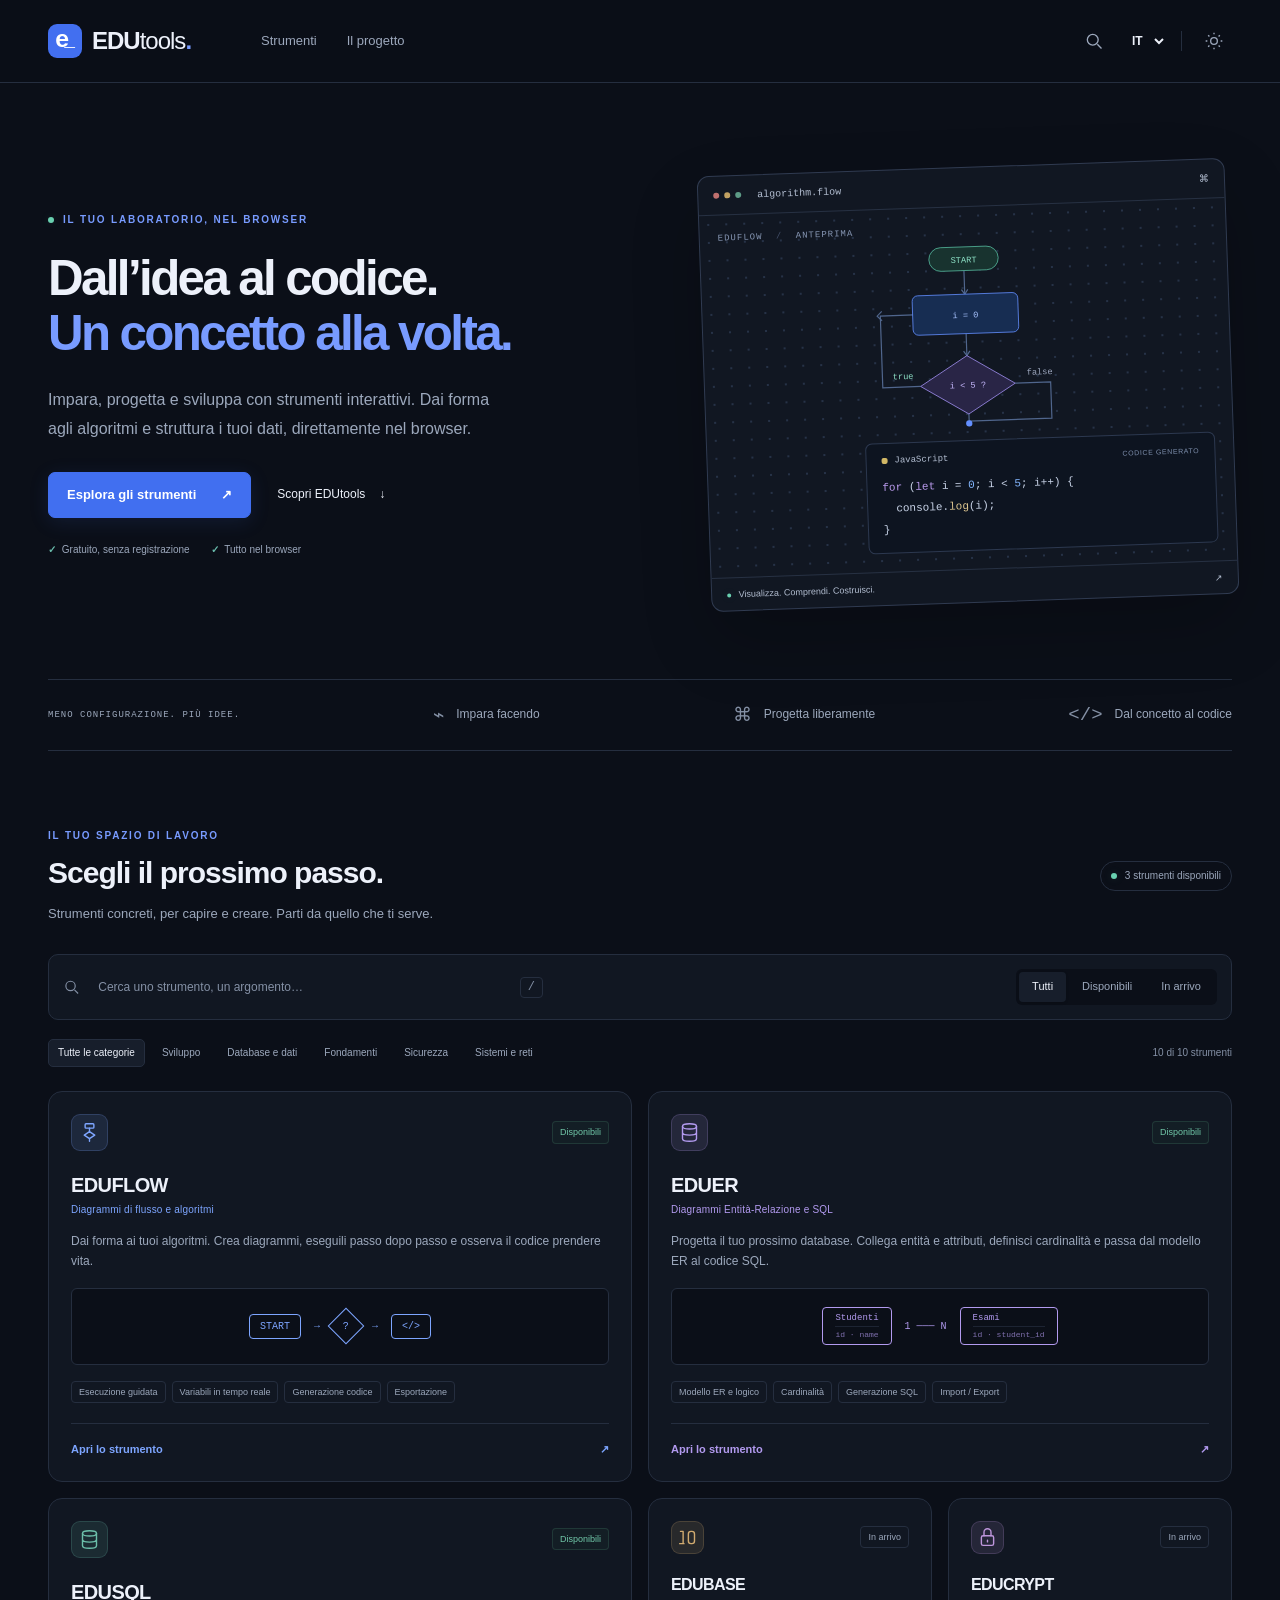
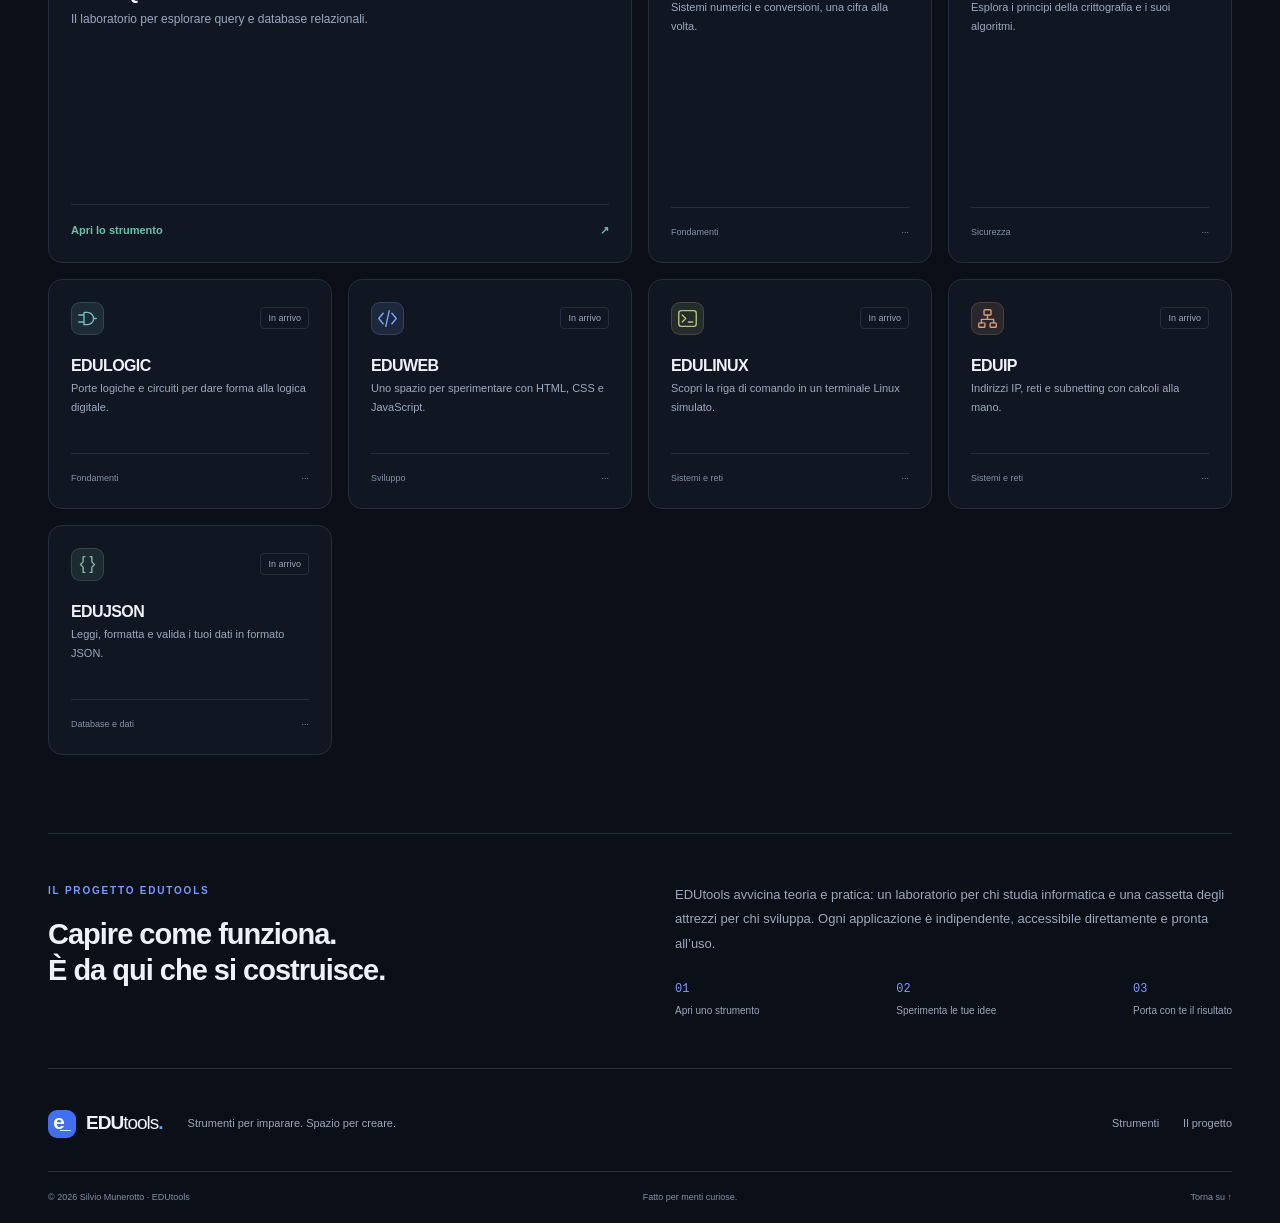
==== index.html @ 3d836ece "Verify EduSuite ownership in Google Search Console" ====
<!DOCTYPE html>
<html lang="it" data-theme="dark">
<head>
<meta name="google-site-verification" content="HLbxcF2kzcs311rrGJWZ1rfaitEEm6rDwtW2yVoq1mM" />
<meta charset="utf-8"><meta name="viewport" content="width=device-width, initial-scale=1">
<meta name="description" content="EDUtools: strumenti gratuiti nel browser per imparare gli algoritmi, progettare database e sviluppare le tue idee.">
<meta name="color-scheme" content="dark light"><title>EduSuite · EDUtools di Silvio Munerotto — Informatica interattiva</title>
<script>try{document.documentElement.dataset.theme=localStorage.getItem('edutools-theme')==='light'?'light':'dark'}catch{}</script>
<link rel="canonical" href="https://smoka99.github.io/EduSuite/">
<link rel="sitemap" type="application/xml" href="./sitemap.xml">
<link rel="stylesheet" href="./styles.css">
<script src="./script.js" defer></script>
<script type="application/ld+json">{"@context":"https://schema.org","@type":"WebSite","name":"EduSuite — EDUtools","alternateName":"EDUtools di Silvio Munerotto","url":"https://smoka99.github.io/EduSuite/","inLanguage":"it","description":"Strumenti didattici gratuiti per imparare algoritmi, creare diagrammi di flusso e progettare database.","author":{"@type":"Person","name":"Silvio Munerotto"}}</script>
</head>
<body>
<a class="skip" href="#tools" data-i18n="skip">Vai agli strumenti</a>
<header class="header"><div class="wrap header-inner">
<a class="brand" href="#" aria-label="EDUtools home"><span class="brand-mark">e<span>_</span></span><span>EDU<span class="brand-light">tools</span><span class="brand-dot">.</span></span></a>
<nav aria-label="Navigazione principale" data-label="navigation"><a href="#tools" data-i18n="tools">Strumenti</a><a href="#approach" data-i18n="approach">Il progetto</a></nav>
<div class="header-actions"><button class="search-shortcut" id="search-shortcut" aria-label="Cerca strumenti" data-label="search"><svg viewBox="0 0 24 24"><circle cx="10.5" cy="10.5" r="6.5"/><path d="m16 16 5 5"/></svg></button><label class="language"><span class="sr-only" data-i18n="language">Lingua</span><select id="language"><option value="it">IT</option><option value="en">EN</option></select></label><span class="separator"></span><button id="theme" class="theme-button" aria-label="Attiva tema chiaro"><svg viewBox="0 0 24 24"><circle cx="12" cy="12" r="4"/><path d="M12 2v2m0 16v2M2 12h2m16 0h2M5 5l1.5 1.5m11 11L19 19M5 19l1.5-1.5m11-11L19 5"/></svg></button></div>
</div></header>
<main>
<section class="hero wrap"><div class="hero-copy"><div class="eyebrow"><span class="live-dot"></span><span data-i18n="eyebrow">IL TUO LABORATORIO, NEL BROWSER</span></div><h1 data-i18n="headline">Dall'idea al codice.<br><span>Un concetto alla volta.</span></h1><p class="hero-description" data-i18n="intro">Impara, progetta e sviluppa con strumenti interattivi. Dà forma agli algoritmi e struttura i tuoi dati, direttamente nel browser.</p><div class="hero-actions"><a class="button primary" href="#tools"><span data-i18n="explore">Esplora gli strumenti</span><span aria-hidden="true">↗</span></a><a class="text-link" href="#approach"><span data-i18n="discover">Scopri EDUtools</span><span aria-hidden="true">↓</span></a></div><div class="hero-notes"><span><b>✓</b> <span data-i18n="free">Gratuito, senza registrazione</span></span><span><b>✓</b> <span data-i18n="browser">Tutto nel browser</span></span></div></div>
<div class="hero-visual" role="img" aria-label="Esempio illustrativo: un diagramma diventa codice" data-label="illustration"><div class="window-bar"><div class="window-dots"><i></i><i></i><i></i></div><span>algorithm.flow</span><span class="window-icon">⌘</span></div><div class="canvas"><div class="canvas-label">EDUFLOW <span> / </span><span data-i18n="preview">ANTEPRIMA</span></div><svg class="flow-preview" viewBox="0 0 440 260" aria-hidden="true"><g fill="none" stroke="#50668d" stroke-width="1.5"><path d="M220 45v30m0 50v28m-60 37h-48V99h68m100 91h45v46H220v-17"/><path d="m216 69 4 6 4-6m-8 78 4 6 4-6m-110-54-6 6 6 6"/></g><rect x="176" y="15" width="88" height="30" rx="15" fill="#18332f" stroke="#56ba9e"/><text x="220" y="35" text-anchor="middle" fill="#8de1c6">START</text><rect x="153" y="75" width="134" height="50" rx="7" fill="#172d52" stroke="#638fff"/><text x="220" y="105" text-anchor="middle" fill="#a8c3ff">i = 0</text><path d="m220 153 60 37-60 37-60-37Z" fill="#292546" stroke="#a290f2"/><text x="220" y="194" text-anchor="middle" fill="#c4b6fa">i &lt; 5 ?</text><text x="125" y="180" fill="#8de1c6">true</text><text x="295" y="180" fill="#9ea8bf">false</text><circle cx="220" cy="239" r="4" fill="#638fff"/></svg><div class="code-panel"><div><span class="code-dot"></span><span>JavaScript</span><span class="code-tag" data-i18n="generated">CODICE GENERATO</span></div><pre><span class="purple">for</span> (<span class="purple">let</span> i = <span class="blue">0</span>; i &lt; <span class="blue">5</span>; i++) {
  console.<span class="yellow">log</span>(i);
}</pre></div></div><div class="window-footer"><span><i class="live-dot"></i> <span data-i18n="visualNote">Visualizza. Comprendi. Costruisci.</span></span><span>↗</span></div></div>
</section>
<div class="principles wrap"><span data-i18n="principlesLabel">MENO CONFIGURAZIONE. PIÙ IDEE.</span><div><span aria-hidden="true">⌁</span> <span data-i18n="learn">Impara facendo</span></div><div><span aria-hidden="true">⌘</span> <span data-i18n="design">Progetta liberamente</span></div><div><span aria-hidden="true">&lt;/&gt;</span> <span data-i18n="build">Dal concetto al codice</span></div></div>
<section id="tools" class="catalog wrap"><div class="section-heading"><div><p class="eyebrow" data-i18n="workspace">IL TUO SPAZIO DI LAVORO</p><h2 data-i18n="catalog">Scegli il prossimo passo.</h2><p data-i18n="catalogDescription">Strumenti concreti, per capire e creare. Parti da quello che ti serve.</p></div><span class="catalog-total"><span class="live-dot"></span><span data-i18n="availableCount">3 strumenti disponibili</span></span></div>
<div class="filter-panel"><div class="search-box"><svg viewBox="0 0 24 24" aria-hidden="true"><circle cx="10.5" cy="10.5" r="6.5"/><path d="m16 16 5 5"/></svg><input id="search" type="search" placeholder="Cerca uno strumento, un argomento…" aria-label="Cerca strumenti" autocomplete="off"><kbd>/</kbd></div><div class="status-filters" role="group" aria-label="Stato" data-label="status"><button data-status="all" aria-pressed="true" data-i18n="all">Tutti</button><button data-status="available" aria-pressed="false" data-i18n="available">Disponibili</button><button data-status="coming" aria-pressed="false" data-i18n="coming">In arrivo</button></div></div>
<div class="category-row"><div id="categories" role="group" aria-label="Categorie" data-label="categories"></div><span id="result-count" role="status" aria-live="polite"></span></div>
<div id="tool-grid" class="tool-grid"></div><noscript><p>EduSuite — EDUtools di Silvio Munerotto: strumenti gratuiti per studiare informatica nel browser.</p><ul><li><a href="./eduflow.html">EDUFLOW: diagrammi di flusso e algoritmi</a></li><li><a href="./eduer.html">EDUER: diagrammi Entità-Relazione e progettazione di database</a></li></ul><p>Attiva JavaScript per utilizzare gli strumenti interattivi.</p></noscript><div id="empty" class="empty" hidden><span aria-hidden="true">⌕</span><h3 data-i18n="noResults">Nessuno strumento trovato.</h3><p data-i18n="tryAgain">Prova un altro termine o modifica i filtri.</p><button id="reset" class="button" data-i18n="reset">Reimposta ricerca e filtri</button></div>
</section>
<section id="approach" class="about wrap"><div><p class="eyebrow" data-i18n="projectLabel">IL PROGETTO EDUTOOLS</p><h2 data-i18n="aboutTitle">Capire come funziona.<br>È da qui che si costruisce.</h2></div><div class="about-copy"><p data-i18n="aboutText">EDUtools avvicina teoria e pratica: un laboratorio per chi studia informatica e una cassetta degli attrezzi per chi sviluppa. Ogni applicazione è indipendente, accessibile direttamente e pronta all'uso.</p><div class="about-facts"><span><b>01</b><span data-i18n="fact1">Apri uno strumento</span></span><span><b>02</b><span data-i18n="fact2">Sperimenta le tue idee</span></span><span><b>03</b><span data-i18n="fact3">Porta con te il risultato</span></span></div></div></section>
</main>
<footer class="wrap"><div class="footer-top"><a href="#" class="brand"><span class="brand-mark">e<span>_</span></span><span>EDU<span class="brand-light">tools</span><span class="brand-dot">.</span></span></a><p data-i18n="footerDescription">Strumenti per imparare. Spazio per creare.</p><nav aria-label="Footer"><a href="#tools" data-i18n="tools">Strumenti</a><a href="#approach" data-i18n="approach">Il progetto</a></nav></div><div class="footer-bottom"><span>© <span id="year"></span> Silvio Munerotto · EDUtools</span><span data-i18n="footerNote">Fatto per menti curiose.</span><a href="#" data-i18n="backTop">Torna su ↑</a></div></footer>
</body></html>
---- styles.css ----
/* EDUtools design tokens. No external fonts or assets required. */
:root{--bg:#0b0f18;--surface:#111722;--raised:#171e2b;--text:#edf1fa;--muted:#9ca8bc;--subtle:#8490a5;--line:#252e3f;--accent:#789bff;--accent-solid:#416ff0;--header:rgba(11,15,24,.93);--radius:14px;--space:24px;color-scheme:dark}
:root[data-theme=light]{--bg:#f6f8fc;--surface:#fff;--raised:#edf1f8;--text:#19233b;--muted:#526078;--subtle:#5e6c83;--line:#d9dfeb;--accent:#315bce;--accent-solid:#315edb;--header:rgba(246,248,252,.95);color-scheme:light}
*{box-sizing:border-box}html{scroll-behavior:smooth;scroll-padding-top:100px}body{margin:0;background:var(--bg);color:var(--text);font:15px/1.6 'Segoe UI',Arial,sans-serif;-webkit-font-smoothing:antialiased}a{color:inherit;text-decoration:none}button,input,select{font:inherit}button,select{cursor:pointer}button{color:inherit}svg{display:block}button svg,.search-box svg{width:20px;height:20px;fill:none;stroke:currentColor;stroke-width:1.6}a,button,input,select{ -webkit-tap-highlight-color:transparent}a:focus-visible,button:focus-visible,input:focus-visible,select:focus-visible{outline:3px solid var(--accent);outline-offset:5px}button{border:0}button,a{transition:background .2s,border-color .2s,transform .2s,color .2s}.wrap{max-width:1240px;width:calc(100% - 96px);margin:auto}.sr-only{position:absolute;width:1px;height:1px;padding:0;overflow:hidden;clip:rect(0,0,0,0);white-space:nowrap}.skip{position:fixed;left:20px;top:-100px;z-index:10;padding:12px;background:var(--accent-solid);color:#fff}.skip:focus{top:12px}.header{border-bottom:1px solid var(--line);background:var(--header);position:sticky;top:0;z-index:5;backdrop-filter:blur(16px)}.header-inner{height:82px;display:flex;align-items:center;gap:70px}.brand{display:inline-flex;gap:10px;align-items:center;font-size:24px;font-weight:750;letter-spacing:-1px}.brand-light{font-weight:400}.brand-dot{color:var(--accent)}.brand-mark{width:34px;height:34px;display:flex;align-items:center;justify-content:center;border-radius:9px;background:#426ff0;font:700 24px/1 monospace;color:#fff;letter-spacing:-5px;padding-right:5px}.brand-mark span{font-size:18px}.header nav{display:flex;gap:30px;font-size:13px;color:var(--muted)}nav a:hover,.text-link:hover{color:var(--accent)}.header-actions{margin-left:auto;display:flex;align-items:center;gap:14px}.header-actions button{padding:8px;background:transparent;color:var(--muted);border-radius:7px}.header-actions button:hover{background:var(--raised);color:var(--text)}.language select{border:0;background:transparent;color:var(--text);font-size:12px;font-weight:650;padding:8px 2px}.language option{background:var(--surface)}.separator{height:20px;width:1px;background:var(--line)}.hero{padding-top:84px;padding-bottom:76px;display:grid;grid-template-columns:1.12fr 1fr;gap:65px;align-items:center}.eyebrow{font-size:10px;font-weight:700;letter-spacing:1.8px;color:var(--accent);display:flex;gap:9px;align-items:center;margin:0 0 22px}.live-dot{display:inline-block;width:6px;height:6px;border-radius:50%;background:#69d0b0;flex-shrink:0;box-shadow:0 0 9px #69d0b025}h1{font-size:clamp(36px,3.85vw,54px);line-height:1.13;letter-spacing:-2.6px;margin:0 0 25px;font-weight:730}h1 span{color:var(--accent)}.hero-description{font-size:16px;color:var(--muted);max-width:470px;line-height:1.8;margin-bottom:28px}.hero-actions{display:flex;align-items:center;gap:26px}.button{display:inline-flex;align-items:center;justify-content:center;gap:25px;border:1px solid var(--line);border-radius:7px;padding:12px 18px;font-weight:600;font-size:13px;background:var(--raised);color:var(--text)}.primary{background:var(--accent-solid);color:#fff;border-color:var(--accent-solid);box-shadow:0 4px 20px #416ff020}.primary:hover{background:#537ef7;transform:translateY(-2px)}.text-link{font-size:12px;display:flex;gap:14px;align-items:center}.hero-notes{display:flex;gap:21px;margin-top:24px;font-size:10px;color:var(--muted)}.hero-notes b{color:#69bbab;padding-right:3px}.hero-visual{background:#111722;border:1px solid #303b51;border-radius:12px;transform:rotate(-2deg);box-shadow:0 30px 70px #0003;overflow:hidden;color:#b3bed1}.window-bar{height:39px;border-bottom:1px solid #273143;display:flex;align-items:center;padding:0 15px;gap:16px;font:10px monospace}.window-dots{display:flex;gap:5px}.window-dots i{background:#485269;width:6px;height:6px;border-radius:50%}.window-dots i:first-child{background:#bf706e}.window-dots i:nth-child(2){background:#c1a162}.window-dots i:last-child{background:#5d9b86}.window-icon{margin-left:auto}.canvas{padding:18px;background-image:radial-gradient(#263247 1px,transparent 1px);background-size:18px 18px}.canvas-label{font:9px monospace;color:#8696b3;letter-spacing:1px}.canvas-label span:first-child{color:#45516c;margin:0 7px}.flow-preview{width:100%;height:205px}.flow-preview text{font:11px monospace}.code-panel{border:1px solid #2c384f;border-radius:7px;background:#0d1420;max-width:350px;margin:0 0 0 auto;padding:12px 15px}.code-panel>div{display:flex;gap:7px;align-items:center;font:9px monospace}.code-dot{width:6px;height:6px;background:#d1b765;border-radius:2px}.code-tag{margin-left:auto;font:7px 'Segoe UI',sans-serif;color:#7f90ae;letter-spacing:.6px}pre{font:11px/1.9 Consolas,monospace;margin:12px 0 0;color:#c9d4e8}.purple{color:#ba9bed}.blue{color:#84b7ff}.yellow{color:#dec790}.window-footer{display:flex;justify-content:space-between;border-top:1px solid #273143;padding:9px 15px;font-size:9px}.window-footer .live-dot{width:4px;height:4px;margin-right:5px}.principles{display:flex;justify-content:space-between;align-items:center;border-top:1px solid var(--line);border-bottom:1px solid var(--line);padding:23px 0;gap:20px;color:var(--muted)}.principles>span{font:9px monospace;letter-spacing:1px}.principles>div{display:flex;gap:12px;align-items:center;font-size:12px}.principles>div>span:first-child{font:19px monospace;color:var(--subtle)}.catalog{padding-top:77px;padding-bottom:78px}.section-heading{display:flex;justify-content:space-between;align-items:center;margin-bottom:30px;gap:20px}.section-heading .eyebrow{margin-bottom:10px}h2{font-size:30px;line-height:1.25;letter-spacing:-1px;margin:0 0 12px;font-weight:650}.section-heading p:last-child{font-size:13px;color:var(--muted);margin:0}.catalog-total{display:flex;align-items:center;gap:8px;font-size:10px;color:var(--muted);border:1px solid var(--line);padding:6px 10px;border-radius:20px;white-space:nowrap}.filter-panel{display:flex;justify-content:space-between;gap:20px;padding:14px;background:var(--surface);border:1px solid var(--line);border-radius:10px}.search-box{display:flex;align-items:center;gap:12px;flex:1;max-width:480px;color:var(--subtle)}.search-box input{border:0;background:transparent;color:var(--text);width:100%;min-width:0;font-size:12px;padding:6px}.search-box input::placeholder{color:var(--subtle)}kbd{border:1px solid var(--line);border-radius:4px;padding:0 7px;font-size:12px}.status-filters{display:flex;gap:3px;background:var(--bg);padding:3px;border-radius:6px}.status-filters button{background:transparent;color:var(--muted);font-size:11px;border-radius:4px;padding:6px 13px}.status-filters button[aria-pressed=true]{background:var(--raised);color:var(--text);box-shadow:0 1px 3px #0002}.category-row{display:flex;justify-content:space-between;align-items:center;gap:12px;margin:19px 0 24px}#categories{display:flex;gap:7px;flex-wrap:wrap}#categories button{background:transparent;color:var(--muted);font-size:10px;border:1px solid transparent;border-radius:5px;padding:5px 9px}#categories button[aria-pressed=true]{background:var(--raised);border-color:var(--line);color:var(--text)}#categories button:hover{color:var(--accent)}#result-count{font-size:10px;color:var(--subtle);white-space:nowrap}.tool-grid{display:grid;grid-template-columns:repeat(4,1fr);gap:16px}.tool-card{display:flex;flex-direction:column;position:relative;border:1px solid var(--line);border-radius:var(--radius);background:var(--surface);padding:22px;min-width:0;overflow:hidden}.tool-card.available{grid-column:span 2;min-height:365px}.tool-card.available:hover{border-color:var(--tool-color);transform:translateY(-4px);box-shadow:0 12px 35px #0002}.card-top{display:flex;align-items:center;justify-content:space-between;gap:10px}.tool-icon{width:37px;height:37px;display:grid;place-items:center;border-radius:9px;color:var(--tool-color);background:color-mix(in srgb,var(--tool-color) 12%,transparent);border:1px solid color-mix(in srgb,var(--tool-color) 20%,transparent)}.tool-icon svg{width:21px;height:21px;fill:none;stroke:currentColor;stroke-width:1.6;stroke-linecap:round;stroke-linejoin:round}.badge{font-size:9px;color:var(--muted);border:1px solid var(--line);padding:3px 7px;border-radius:4px}.available .badge{color:#72c9aa;border-color:#3a6d5b55;background:#408b6610}.card-title{font-size:20px;letter-spacing:-.6px;margin:18px 0 1px}.card-subtitle{font-size:10px;color:var(--tool-color);margin:0 0 13px;letter-spacing:.2px}.card-description{font-size:12px;line-height:1.7;color:var(--muted);margin:0 0 16px}.features{display:flex;gap:6px;flex-wrap:wrap;margin-bottom:20px}.features span{font-size:9px;border:1px solid var(--line);border-radius:4px;padding:3px 7px;color:var(--muted)}.card-bottom{margin-top:auto;padding-top:17px;border-top:1px solid var(--line);display:flex;justify-content:space-between;align-items:center;font-size:11px}.available .card-bottom{color:var(--tool-color);font-weight:600}.mini-preview{height:77px;background:var(--bg);border:1px solid var(--line);border-radius:6px;margin:0 0 16px;display:flex;align-items:center;justify-content:center;gap:13px;color:var(--tool-color);font:10px monospace}.mini-node{border:1px solid currentColor;padding:6px 10px;border-radius:4px}.mini-diamond{transform:rotate(45deg);width:26px;height:26px;border:1px solid currentColor;display:grid;place-items:center}.mini-diamond span{transform:rotate(-45deg)}.mini-table{border:1px solid currentColor;border-radius:4px;padding:5px 12px;font-size:9px}.mini-table span{display:block;opacity:.7;font-size:8px;border-top:1px solid var(--line);margin-top:3px;padding-top:3px}.coming{min-height:230px}.coming .card-title{font-size:16px;margin-top:18px}.coming .card-description{font-size:11px}.coming .card-bottom{font-size:9px;color:var(--subtle)}.coming .tool-icon{width:33px;height:33px}.empty{text-align:center;border:1px dashed var(--line);border-radius:12px;padding:50px 20px;color:var(--muted)}.empty>span{font-size:35px;color:var(--accent)}.empty h3{color:var(--text)}[hidden]{display:none!important}.about{display:grid;grid-template-columns:1fr 1fr;gap:70px;border-top:1px solid var(--line);border-bottom:1px solid var(--line);padding:49px 0}.about h2{font-size:29px}.about .eyebrow{margin-bottom:17px}.about-copy>p{color:var(--muted);font-size:13px;line-height:1.9;margin:0 0 25px}.about-facts{display:flex;justify-content:space-between;gap:15px}.about-facts>span{display:flex;flex-direction:column;font-size:10px;color:var(--muted);gap:7px}.about-facts b{font:12px monospace;color:var(--accent)}footer{padding:35px 0 20px}.footer-top{display:flex;align-items:center;gap:25px}.footer-top .brand{font-size:19px}.footer-top .brand-mark{width:28px;height:28px;font-size:20px}.footer-top p{font-size:11px;color:var(--muted)}.footer-top nav{display:flex;gap:24px;margin-left:auto;font-size:11px;color:var(--muted)}.footer-bottom{display:flex;justify-content:space-between;margin-top:28px;padding-top:18px;border-top:1px solid var(--line);font-size:9px;color:var(--subtle)}
@media(min-width:1500px){.hero{padding-top:105px;padding-bottom:100px}}@media(max-width:1050px){.wrap{width:calc(100% - 56px)}.hero{gap:35px}.hero-notes{gap:12px;font-size:9px}.tool-grid{grid-template-columns:repeat(2,1fr)}.tool-card.available{grid-column:span 1}.principles{gap:15px}.principles>span{max-width:140px}.header-inner{gap:40px}.card-top{gap:5px}}@media(max-width:760px){.wrap{width:calc(100% - 40px)}.header-inner{height:70px;gap:20px}.header nav{gap:16px;font-size:11px}.brand{font-size:21px}.header-actions{gap:5px}.search-shortcut,.separator{display:none}.hero{grid-template-columns:1fr;padding:48px 0;gap:38px}.hero-copy{max-width:540px}h1{font-size:45px;letter-spacing:-2px}.hero-description{font-size:15px}.hero-visual{max-width:480px;width:94%;justify-self:center;transform:rotate(-1.5deg)}.hero-notes{font-size:10px;gap:18px}.principles{flex-wrap:wrap;padding:20px 0;gap:14px}.principles>span{max-width:none;width:100%;font-size:8px}.principles>div{font-size:10px;gap:6px}.principles>div>span:first-child{font-size:16px}.catalog{padding:48px 0}.section-heading{align-items:flex-start}.catalog-total{font-size:8px;padding:5px 7px;margin-top:2px}h2{font-size:26px}.filter-panel{flex-direction:column;gap:13px;padding:12px}.search-box{max-width:none}.status-filters{align-self:flex-start}.category-row{align-items:flex-start;flex-direction:column}#categories{gap:2px}#categories button{font-size:10px;padding:5px 7px}.tool-card{padding:18px}.card-title{font-size:19px}.badge{font-size:8px}.about{grid-template-columns:1fr;gap:18px;padding:35px 0}.about h2{font-size:27px}.footer-top{flex-wrap:wrap;gap:12px}.footer-top p{width:100%;order:3;margin:0}.footer-bottom{gap:10px}.footer-bottom>span:nth-child(2){display:none}}
@media(max-width:480px){.header nav{display:none}.header-actions{gap:10px}.hero{padding-top:37px}h1{font-size:39px}.eyebrow{font-size:8px;letter-spacing:1.4px}.hero-actions{gap:20px}.button{padding:12px 14px;font-size:12px;gap:18px}.text-link{font-size:11px;gap:8px}.hero-notes{font-size:9px;gap:12px}.section-heading{flex-direction:column;gap:13px}.tool-grid{grid-template-columns:1fr}.tool-card.available{min-height:355px}.coming{min-height:220px}.coming .card-title{font-size:18px}.coming .card-description{font-size:12px}.principles>div{font-size:9px}.about-facts{gap:8px}.about-facts>span{font-size:9px}.flow-preview{height:180px}.code-tag{font-size:6px}.footer-top nav{gap:15px}}
@media(prefers-reduced-motion:reduce){html{scroll-behavior:auto}*,*::before,*::after{animation:none!important;transition:none!important;transform:none!important}}
/* Keep accent text readable on the light surfaces. */
[data-theme=light] .tool-icon,[data-theme=light] .card-subtitle,[data-theme=light] .available .card-bottom{color:color-mix(in srgb,var(--tool-color) 58%,#12213d)}
[data-theme=light] .available .badge{color:#24694e;background:#eaf6f0;border-color:#c5e3d5}
[data-theme=light] .mini-preview{color:color-mix(in srgb,var(--tool-color) 55%,#12213d)}
[data-theme=light] .hero-notes b{color:#24694e}
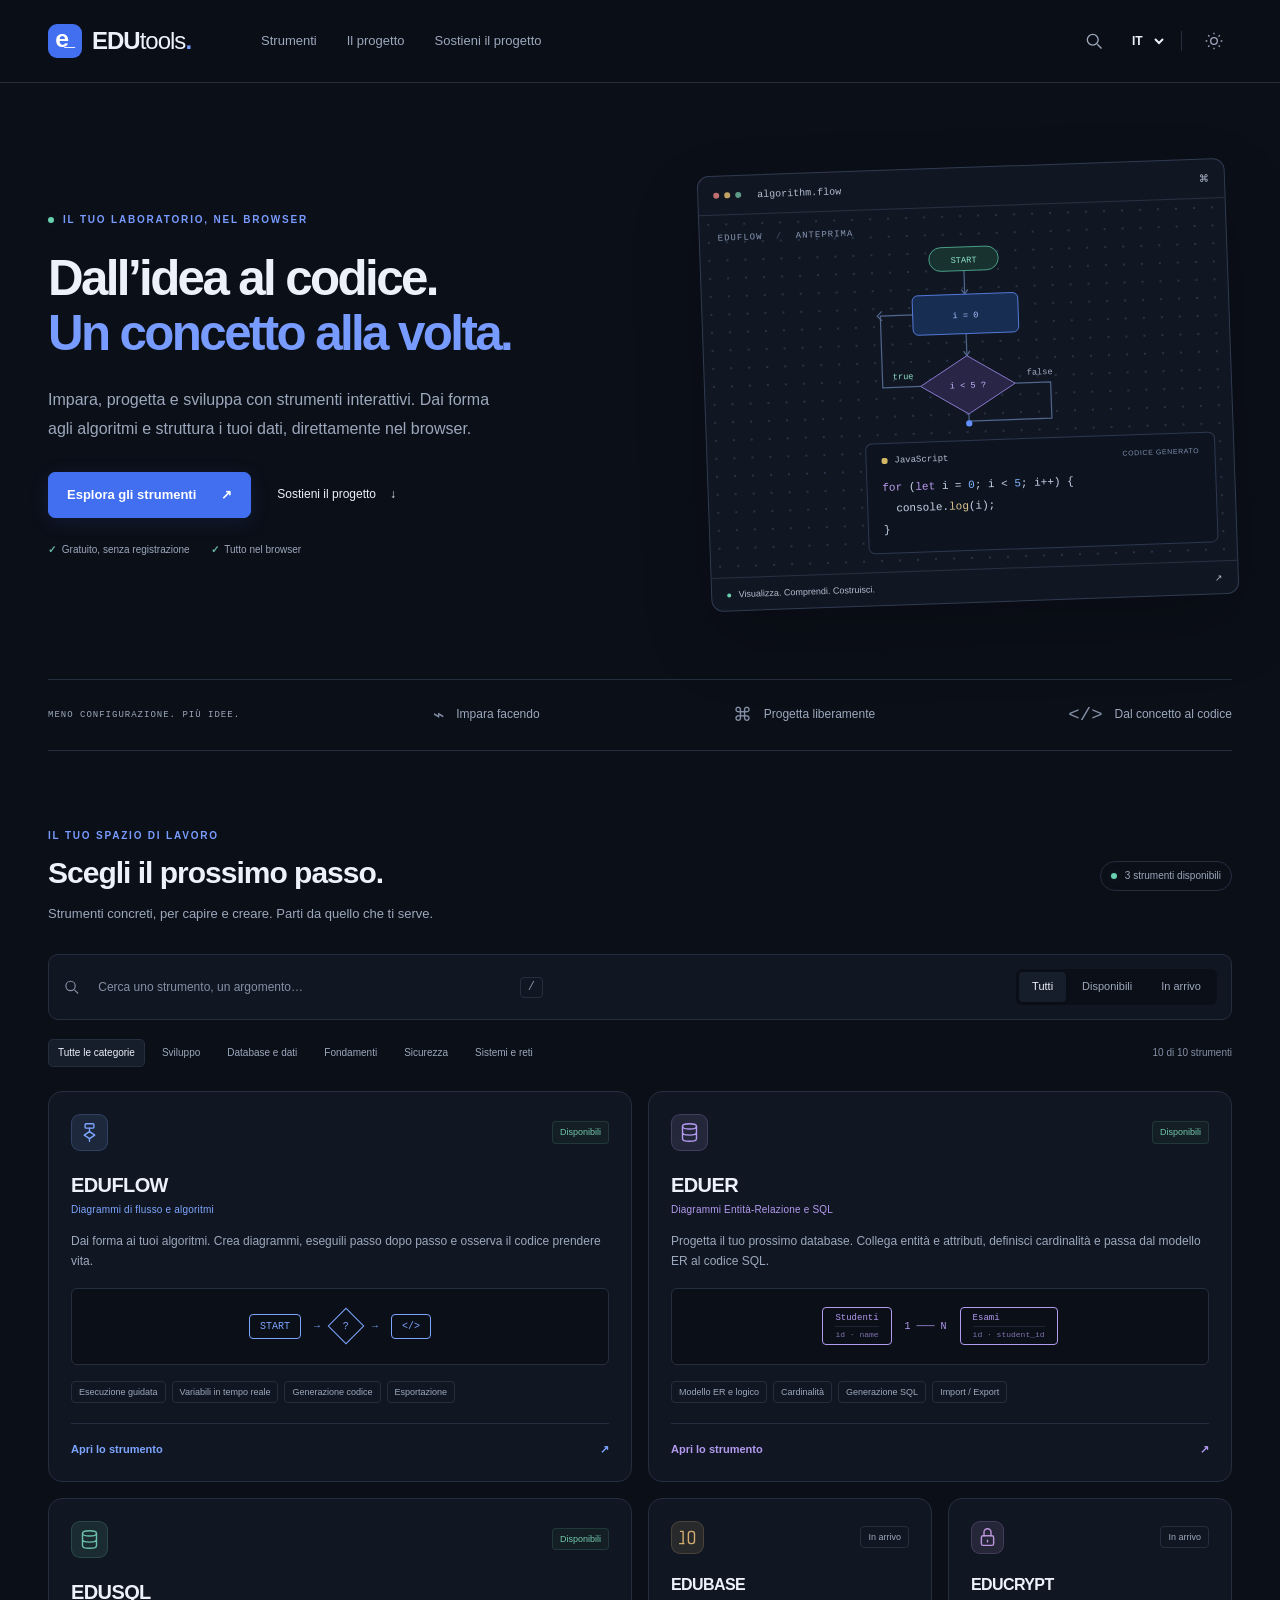
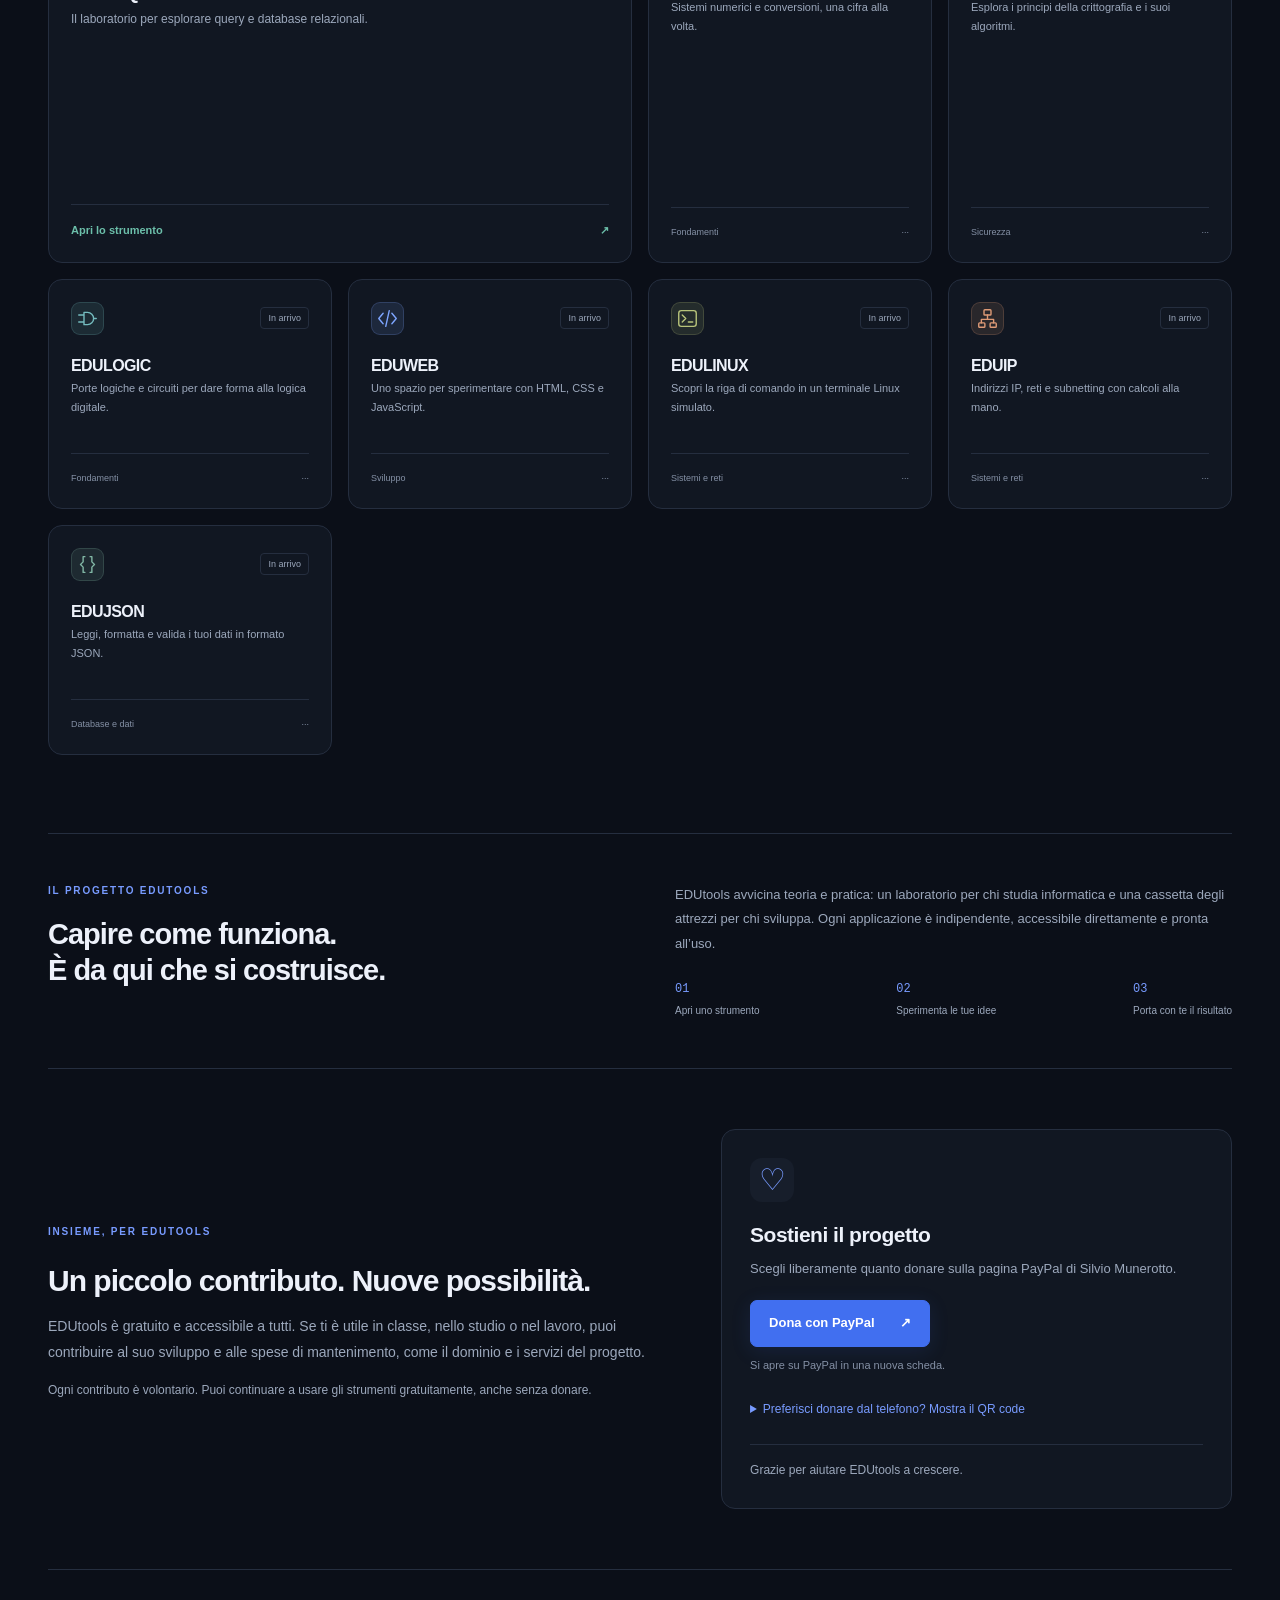
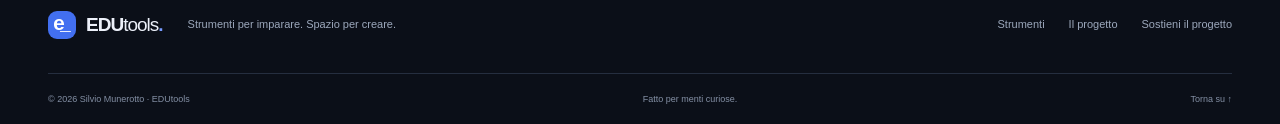
==== commit 11ed8739: "Add project support section with PayPal and mobile QR code" ====
--- a/index.html
+++ b/index.html
@@ -6,21 +6,21 @@
 <meta name="description" content="EDUtools: strumenti gratuiti nel browser per imparare gli algoritmi, progettare database e sviluppare le tue idee.">
 <meta name="color-scheme" content="dark light"><title>EduSuite · EDUtools di Silvio Munerotto — Informatica interattiva</title>
 <script>try{document.documentElement.dataset.theme=localStorage.getItem('edutools-theme')==='light'?'light':'dark'}catch{}</script>
-<link rel="canonical" href="https://smoka99.github.io/EduSuite/">
+<link rel="canonical" href="https://edutools.it/">
 <link rel="sitemap" type="application/xml" href="./sitemap.xml">
 <link rel="stylesheet" href="./styles.css">
 <script src="./script.js" defer></script>
-<script type="application/ld+json">{"@context":"https://schema.org","@type":"WebSite","name":"EduSuite — EDUtools","alternateName":"EDUtools di Silvio Munerotto","url":"https://smoka99.github.io/EduSuite/","inLanguage":"it","description":"Strumenti didattici gratuiti per imparare algoritmi, creare diagrammi di flusso e progettare database.","author":{"@type":"Person","name":"Silvio Munerotto"}}</script>
+<script type="application/ld+json">{"@context":"https://schema.org","@type":"WebSite","name":"EduSuite — EDUtools","alternateName":"EDUtools di Silvio Munerotto","url":"https://edutools.it/","inLanguage":"it","description":"Strumenti didattici gratuiti per imparare algoritmi, creare diagrammi di flusso e progettare database.","author":{"@type":"Person","name":"Silvio Munerotto"}}</script>
 </head>
 <body>
 <a class="skip" href="#tools" data-i18n="skip">Vai agli strumenti</a>
 <header class="header"><div class="wrap header-inner">
 <a class="brand" href="#" aria-label="EDUtools home"><span class="brand-mark">e<span>_</span></span><span>EDU<span class="brand-light">tools</span><span class="brand-dot">.</span></span></a>
-<nav aria-label="Navigazione principale" data-label="navigation"><a href="#tools" data-i18n="tools">Strumenti</a><a href="#approach" data-i18n="approach">Il progetto</a></nav>
+<nav aria-label="Navigazione principale" data-label="navigation"><a href="#tools" data-i18n="tools">Strumenti</a><a href="#approach" data-i18n="approach">Il progetto</a><a href="#support" data-i18n="support">Sostieni il progetto</a></nav>
 <div class="header-actions"><button class="search-shortcut" id="search-shortcut" aria-label="Cerca strumenti" data-label="search"><svg viewBox="0 0 24 24"><circle cx="10.5" cy="10.5" r="6.5"/><path d="m16 16 5 5"/></svg></button><label class="language"><span class="sr-only" data-i18n="language">Lingua</span><select id="language"><option value="it">IT</option><option value="en">EN</option></select></label><span class="separator"></span><button id="theme" class="theme-button" aria-label="Attiva tema chiaro"><svg viewBox="0 0 24 24"><circle cx="12" cy="12" r="4"/><path d="M12 2v2m0 16v2M2 12h2m16 0h2M5 5l1.5 1.5m11 11L19 19M5 19l1.5-1.5m11-11L19 5"/></svg></button></div>
 </div></header>
 <main>
-<section class="hero wrap"><div class="hero-copy"><div class="eyebrow"><span class="live-dot"></span><span data-i18n="eyebrow">IL TUO LABORATORIO, NEL BROWSER</span></div><h1 data-i18n="headline">Dall'idea al codice.<br><span>Un concetto alla volta.</span></h1><p class="hero-description" data-i18n="intro">Impara, progetta e sviluppa con strumenti interattivi. Dà forma agli algoritmi e struttura i tuoi dati, direttamente nel browser.</p><div class="hero-actions"><a class="button primary" href="#tools"><span data-i18n="explore">Esplora gli strumenti</span><span aria-hidden="true">↗</span></a><a class="text-link" href="#approach"><span data-i18n="discover">Scopri EDUtools</span><span aria-hidden="true">↓</span></a></div><div class="hero-notes"><span><b>✓</b> <span data-i18n="free">Gratuito, senza registrazione</span></span><span><b>✓</b> <span data-i18n="browser">Tutto nel browser</span></span></div></div>
+<section class="hero wrap"><div class="hero-copy"><div class="eyebrow"><span class="live-dot"></span><span data-i18n="eyebrow">IL TUO LABORATORIO, NEL BROWSER</span></div><h1 data-i18n="headline">Dall'idea al codice.<br><span>Un concetto alla volta.</span></h1><p class="hero-description" data-i18n="intro">Impara, progetta e sviluppa con strumenti interattivi. Dà forma agli algoritmi e struttura i tuoi dati, direttamente nel browser.</p><div class="hero-actions"><a class="button primary" href="#tools"><span data-i18n="explore">Esplora gli strumenti</span><span aria-hidden="true">↗</span></a><a class="text-link" href="#support"><span data-i18n="support">Sostieni il progetto</span><span aria-hidden="true">↓</span></a></div><div class="hero-notes"><span><b>✓</b> <span data-i18n="free">Gratuito, senza registrazione</span></span><span><b>✓</b> <span data-i18n="browser">Tutto nel browser</span></span></div></div>
 <div class="hero-visual" role="img" aria-label="Esempio illustrativo: un diagramma diventa codice" data-label="illustration"><div class="window-bar"><div class="window-dots"><i></i><i></i><i></i></div><span>algorithm.flow</span><span class="window-icon">⌘</span></div><div class="canvas"><div class="canvas-label">EDUFLOW <span> / </span><span data-i18n="preview">ANTEPRIMA</span></div><svg class="flow-preview" viewBox="0 0 440 260" aria-hidden="true"><g fill="none" stroke="#50668d" stroke-width="1.5"><path d="M220 45v30m0 50v28m-60 37h-48V99h68m100 91h45v46H220v-17"/><path d="m216 69 4 6 4-6m-8 78 4 6 4-6m-110-54-6 6 6 6"/></g><rect x="176" y="15" width="88" height="30" rx="15" fill="#18332f" stroke="#56ba9e"/><text x="220" y="35" text-anchor="middle" fill="#8de1c6">START</text><rect x="153" y="75" width="134" height="50" rx="7" fill="#172d52" stroke="#638fff"/><text x="220" y="105" text-anchor="middle" fill="#a8c3ff">i = 0</text><path d="m220 153 60 37-60 37-60-37Z" fill="#292546" stroke="#a290f2"/><text x="220" y="194" text-anchor="middle" fill="#c4b6fa">i &lt; 5 ?</text><text x="125" y="180" fill="#8de1c6">true</text><text x="295" y="180" fill="#9ea8bf">false</text><circle cx="220" cy="239" r="4" fill="#638fff"/></svg><div class="code-panel"><div><span class="code-dot"></span><span>JavaScript</span><span class="code-tag" data-i18n="generated">CODICE GENERATO</span></div><pre><span class="purple">for</span> (<span class="purple">let</span> i = <span class="blue">0</span>; i &lt; <span class="blue">5</span>; i++) {
   console.<span class="yellow">log</span>(i);
 }</pre></div></div><div class="window-footer"><span><i class="live-dot"></i> <span data-i18n="visualNote">Visualizza. Comprendi. Costruisci.</span></span><span>↗</span></div></div>
@@ -32,6 +32,11 @@
 <div id="tool-grid" class="tool-grid"></div><noscript><p>EduSuite — EDUtools di Silvio Munerotto: strumenti gratuiti per studiare informatica nel browser.</p><ul><li><a href="./eduflow.html">EDUFLOW: diagrammi di flusso e algoritmi</a></li><li><a href="./eduer.html">EDUER: diagrammi Entità-Relazione e progettazione di database</a></li></ul><p>Attiva JavaScript per utilizzare gli strumenti interattivi.</p></noscript><div id="empty" class="empty" hidden><span aria-hidden="true">⌕</span><h3 data-i18n="noResults">Nessuno strumento trovato.</h3><p data-i18n="tryAgain">Prova un altro termine o modifica i filtri.</p><button id="reset" class="button" data-i18n="reset">Reimposta ricerca e filtri</button></div>
 </section>
 <section id="approach" class="about wrap"><div><p class="eyebrow" data-i18n="projectLabel">IL PROGETTO EDUTOOLS</p><h2 data-i18n="aboutTitle">Capire come funziona.<br>È da qui che si costruisce.</h2></div><div class="about-copy"><p data-i18n="aboutText">EDUtools avvicina teoria e pratica: un laboratorio per chi studia informatica e una cassetta degli attrezzi per chi sviluppa. Ogni applicazione è indipendente, accessibile direttamente e pronta all'uso.</p><div class="about-facts"><span><b>01</b><span data-i18n="fact1">Apri uno strumento</span></span><span><b>02</b><span data-i18n="fact2">Sperimenta le tue idee</span></span><span><b>03</b><span data-i18n="fact3">Porta con te il risultato</span></span></div></div></section>
+
+<section id="support" class="support wrap" aria-labelledby="support-title">
+  <div class="support-copy"><p class="eyebrow" data-i18n="supportLabel">INSIEME, PER EDUTOOLS</p><h2 id="support-title" data-i18n="supportTitle">Un piccolo contributo. Nuove possibilità.</h2><p data-i18n="supportText">EDUtools è gratuito e accessibile a tutti. Se ti è utile in classe, nello studio o nel lavoro, puoi contribuire al suo sviluppo e alle spese di mantenimento, come il dominio e i servizi del progetto.</p><p class="support-note" data-i18n="supportNote">Ogni contributo è volontario. Puoi continuare a usare gli strumenti gratuitamente, anche senza donare.</p></div>
+  <div class="support-card"><span class="support-heart" aria-hidden="true">♡</span><h3 data-i18n="support">Sostieni il progetto</h3><p data-i18n="supportPaypalText">Scegli liberamente quanto donare sulla pagina PayPal di Silvio Munerotto.</p><a class="button primary" href="https://www.paypal.com/qrcodes/p2pqrc/WTSNFQVDKZE6G" target="_blank" rel="noopener noreferrer" aria-describedby="support-external"><span data-i18n="supportPaypal">Dona con PayPal</span><span aria-hidden="true">↗</span></a><small id="support-external" data-i18n="supportExternal">Si apre su PayPal in una nuova scheda.</small><details class="support-qr"><summary data-i18n="supportQR">Preferisci donare dal telefono? Mostra il QR code</summary><img src="./support-paypal.svg" width="180" height="180" alt="QR code PayPal" loading="lazy"><p data-i18n="supportQRText">Inquadra il codice con la fotocamera: apre lo stesso collegamento PayPal sul tuo telefono.</p></details><p class="support-thanks" data-i18n="supportThanks">Grazie per aiutare EDUtools a crescere.</p></div>
+</section>
 </main>
-<footer class="wrap"><div class="footer-top"><a href="#" class="brand"><span class="brand-mark">e<span>_</span></span><span>EDU<span class="brand-light">tools</span><span class="brand-dot">.</span></span></a><p data-i18n="footerDescription">Strumenti per imparare. Spazio per creare.</p><nav aria-label="Footer"><a href="#tools" data-i18n="tools">Strumenti</a><a href="#approach" data-i18n="approach">Il progetto</a></nav></div><div class="footer-bottom"><span>© <span id="year"></span> Silvio Munerotto · EDUtools</span><span data-i18n="footerNote">Fatto per menti curiose.</span><a href="#" data-i18n="backTop">Torna su ↑</a></div></footer>
+<footer class="wrap"><div class="footer-top"><a href="#" class="brand"><span class="brand-mark">e<span>_</span></span><span>EDU<span class="brand-light">tools</span><span class="brand-dot">.</span></span></a><p data-i18n="footerDescription">Strumenti per imparare. Spazio per creare.</p><nav aria-label="Footer"><a href="#tools" data-i18n="tools">Strumenti</a><a href="#approach" data-i18n="approach">Il progetto</a><a href="#support" data-i18n="support">Sostieni il progetto</a></nav></div><div class="footer-bottom"><span>© <span id="year"></span> Silvio Munerotto · EDUtools</span><span data-i18n="footerNote">Fatto per menti curiose.</span><a href="#" data-i18n="backTop">Torna su ↑</a></div></footer>
 </body></html>
--- a/styles.css
+++ b/styles.css
@@ -10,3 +10,19 @@
 [data-theme=light] .available .badge{color:#24694e;background:#eaf6f0;border-color:#c5e3d5}
 [data-theme=light] .mini-preview{color:color-mix(in srgb,var(--tool-color) 55%,#12213d)}
 [data-theme=light] .hero-notes b{color:#24694e}
+
+/* Project support */
+.hero-actions{flex-wrap:wrap}
+.support{display:grid;grid-template-columns:1.2fr 1fr;gap:60px;align-items:center;padding:60px 0;border-bottom:1px solid var(--line)}
+.support-copy>p:not(.eyebrow){color:var(--muted);font-size:14px;line-height:1.85;max-width:610px}
+.support-copy .support-note{font-size:12px!important}
+.support-card{padding:28px;background:var(--surface);border:1px solid var(--line);border-radius:var(--radius)}
+.support-heart{display:grid;place-items:center;width:44px;height:44px;border-radius:12px;color:var(--accent);background:var(--raised);font-size:30px;line-height:1}
+.support-card h3{font-size:21px;margin:16px 0 8px;letter-spacing:-.5px}
+.support-card p{font-size:13px;color:var(--muted);margin:0 0 20px}
+.support-card small{display:block;font-size:11px;color:var(--subtle);margin-top:10px}
+.support-card .support-thanks{margin:20px 0 0;padding-top:16px;border-top:1px solid var(--line);font-size:12px}
+@media(max-width:760px){.support{grid-template-columns:1fr;gap:22px;padding:38px 0}.support-card{padding:24px}.header-inner{gap:20px}.header nav{gap:14px}}
+@media(max-width:480px){.footer-top nav{flex-wrap:wrap}.support-card .button{width:100%}}
+
+.support-qr{margin-top:20px;font-size:12px;color:var(--muted)}.support-qr summary{cursor:pointer;color:var(--accent);padding:5px 0}.support-qr summary:focus-visible{outline:3px solid var(--accent);outline-offset:4px}.support-qr img{display:block;background:#fff;border-radius:8px;margin:16px 0;max-width:100%;height:auto}.support-qr p{font-size:12px;margin-bottom:0}
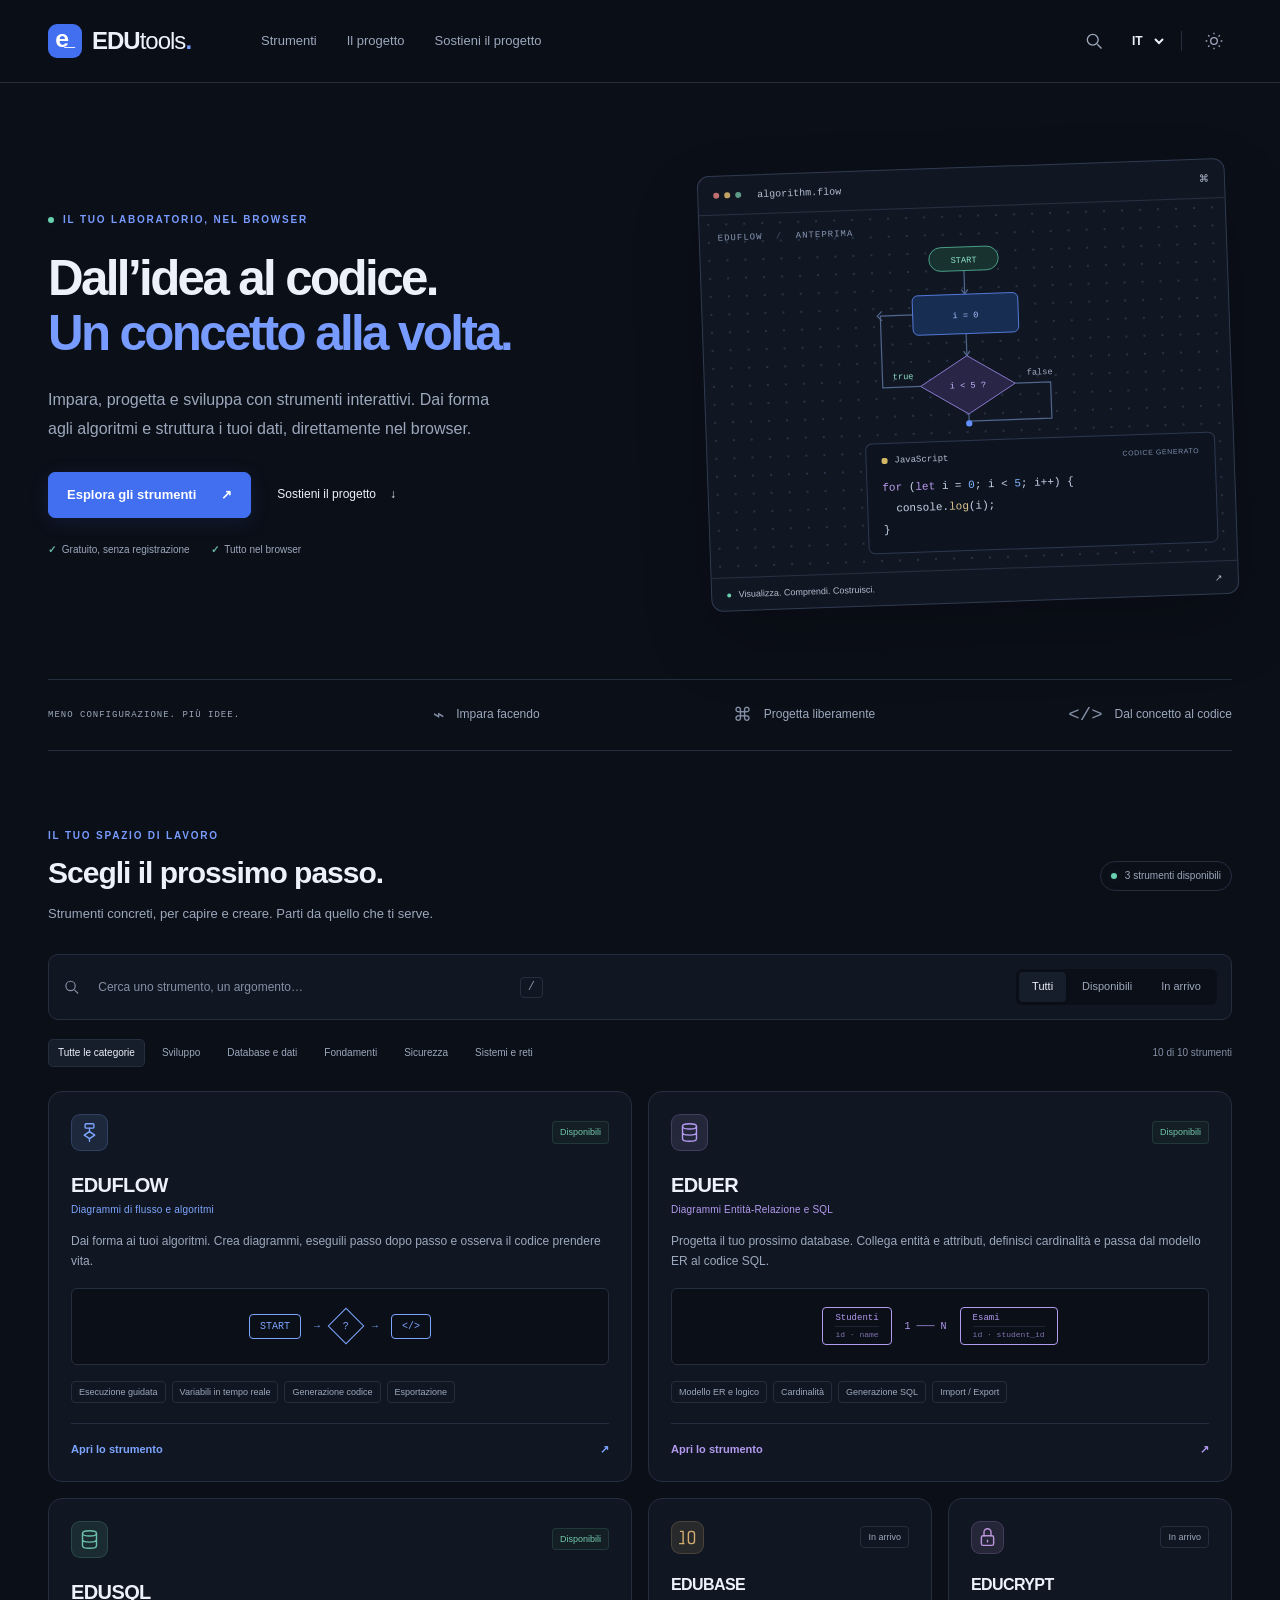
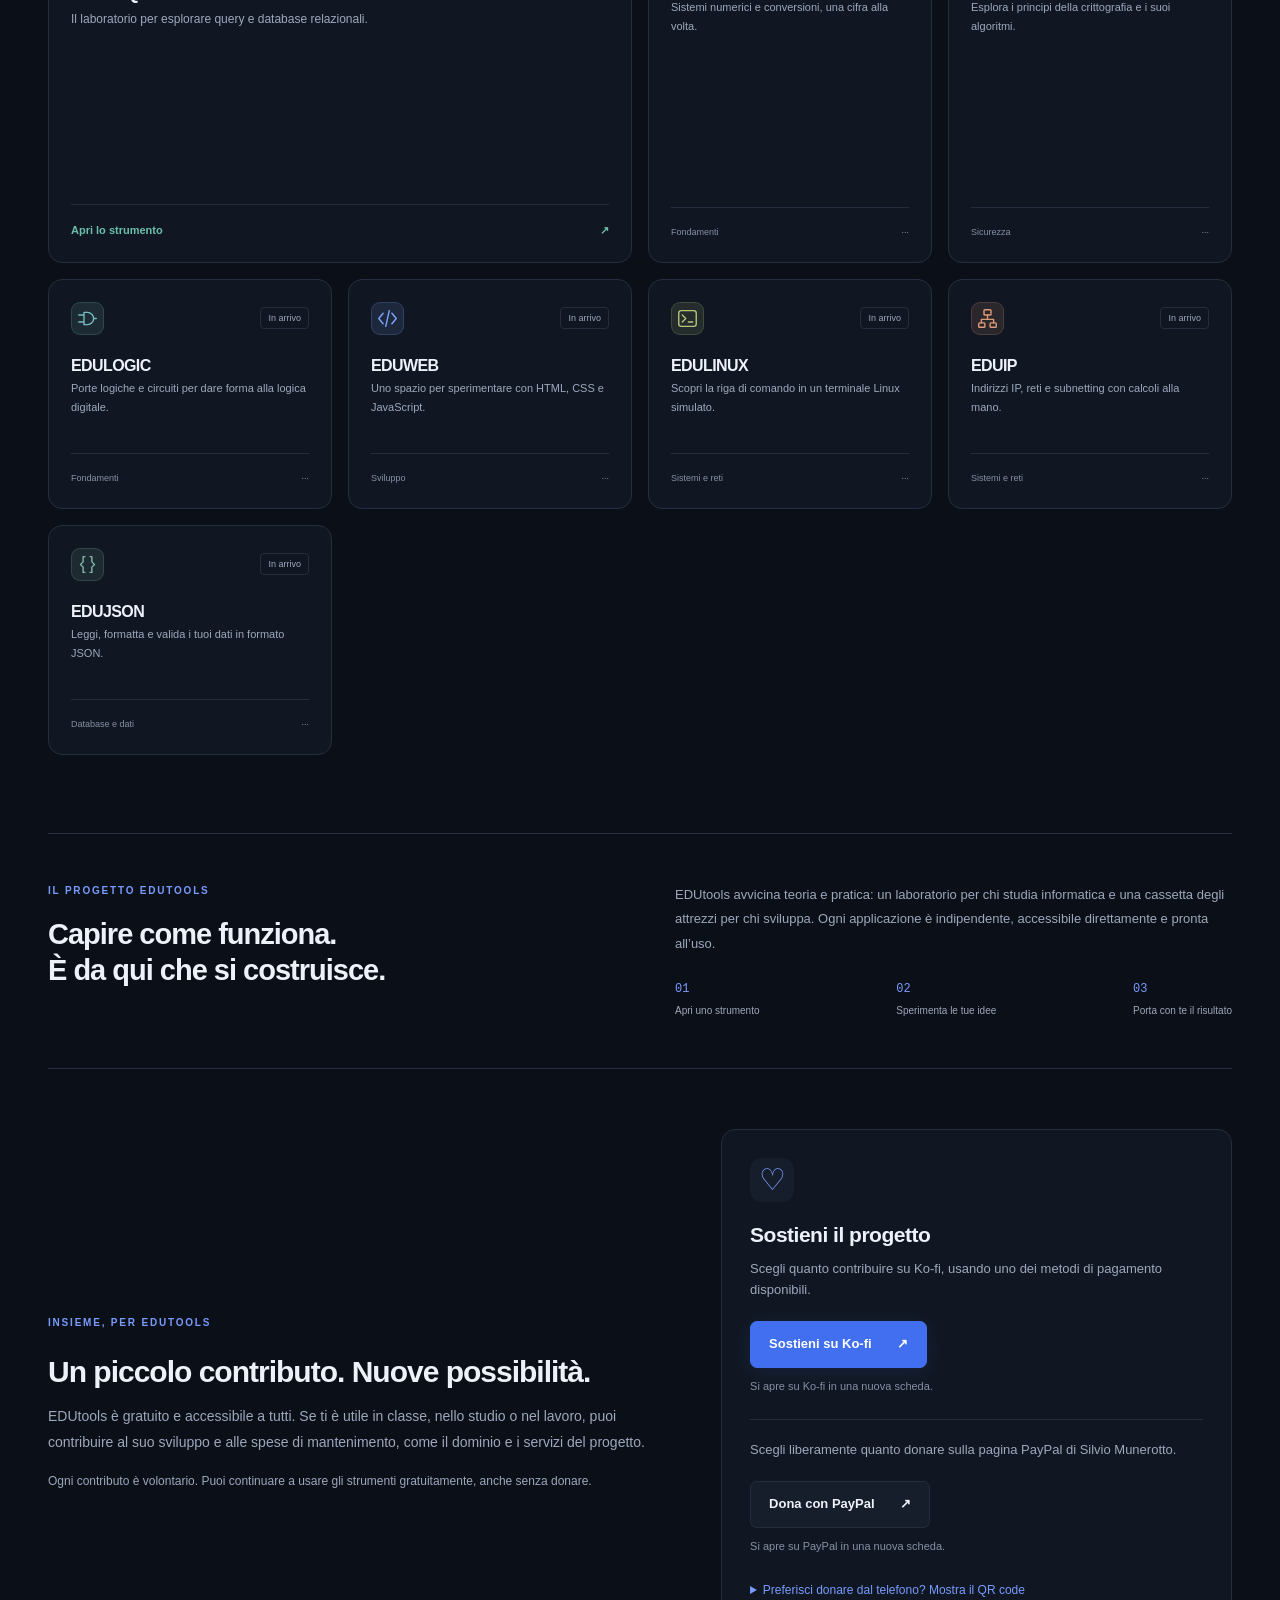
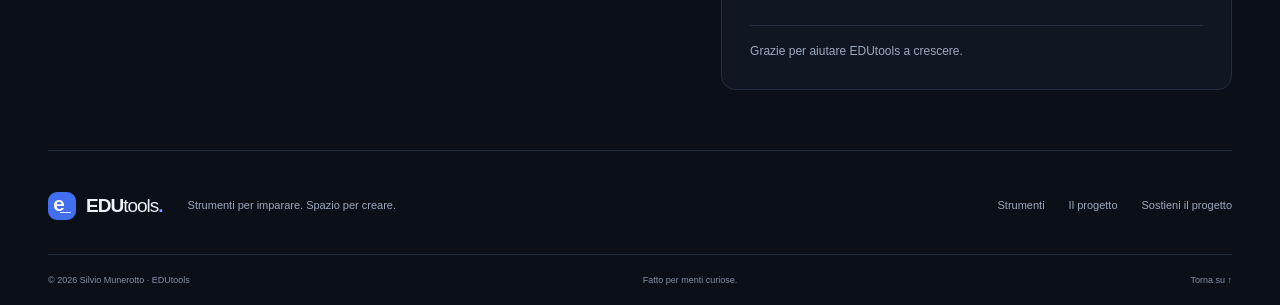
==== commit 5926c9e6: "Add Ko-fi support link to landing page" ====
--- a/index.html
+++ b/index.html
@@ -35,7 +35,7 @@
 
 <section id="support" class="support wrap" aria-labelledby="support-title">
   <div class="support-copy"><p class="eyebrow" data-i18n="supportLabel">INSIEME, PER EDUTOOLS</p><h2 id="support-title" data-i18n="supportTitle">Un piccolo contributo. Nuove possibilità.</h2><p data-i18n="supportText">EDUtools è gratuito e accessibile a tutti. Se ti è utile in classe, nello studio o nel lavoro, puoi contribuire al suo sviluppo e alle spese di mantenimento, come il dominio e i servizi del progetto.</p><p class="support-note" data-i18n="supportNote">Ogni contributo è volontario. Puoi continuare a usare gli strumenti gratuitamente, anche senza donare.</p></div>
-  <div class="support-card"><span class="support-heart" aria-hidden="true">♡</span><h3 data-i18n="support">Sostieni il progetto</h3><p data-i18n="supportPaypalText">Scegli liberamente quanto donare sulla pagina PayPal di Silvio Munerotto.</p><a class="button primary" href="https://www.paypal.com/qrcodes/p2pqrc/WTSNFQVDKZE6G" target="_blank" rel="noopener noreferrer" aria-describedby="support-external"><span data-i18n="supportPaypal">Dona con PayPal</span><span aria-hidden="true">↗</span></a><small id="support-external" data-i18n="supportExternal">Si apre su PayPal in una nuova scheda.</small><details class="support-qr"><summary data-i18n="supportQR">Preferisci donare dal telefono? Mostra il QR code</summary><img src="./support-paypal.svg" width="180" height="180" alt="QR code PayPal" loading="lazy"><p data-i18n="supportQRText">Inquadra il codice con la fotocamera: apre lo stesso collegamento PayPal sul tuo telefono.</p></details><p class="support-thanks" data-i18n="supportThanks">Grazie per aiutare EDUtools a crescere.</p></div>
+  <div class="support-card"><span class="support-heart" aria-hidden="true">♡</span><h3 data-i18n="support">Sostieni il progetto</h3><p data-i18n="supportKofiText">Scegli quanto contribuire su Ko-fi, usando uno dei metodi di pagamento disponibili.</p><a class="button primary" href="https://ko-fi.com/edutools" target="_blank" rel="noopener noreferrer" aria-describedby="support-kofi-external"><span data-i18n="supportKofi">Sostieni su Ko-fi</span><span aria-hidden="true">↗</span></a><small id="support-kofi-external" data-i18n="supportKofiExternal">Si apre su Ko-fi in una nuova scheda.</small><p class="support-direct" data-i18n="supportPaypalText">Scegli liberamente quanto donare sulla pagina PayPal di Silvio Munerotto.</p><a class="button" href="https://www.paypal.com/qrcodes/p2pqrc/WTSNFQVDKZE6G" target="_blank" rel="noopener noreferrer" aria-describedby="support-external"><span data-i18n="supportPaypal">Dona con PayPal</span><span aria-hidden="true">↗</span></a><small id="support-external" data-i18n="supportExternal">Si apre su PayPal in una nuova scheda.</small><details class="support-qr"><summary data-i18n="supportQR">Preferisci donare dal telefono? Mostra il QR code</summary><img src="./support-paypal.svg" width="180" height="180" alt="QR code PayPal" loading="lazy"><p data-i18n="supportQRText">Inquadra il codice con la fotocamera: apre lo stesso collegamento PayPal sul tuo telefono.</p></details><p class="support-thanks" data-i18n="supportThanks">Grazie per aiutare EDUtools a crescere.</p></div>
 </section>
 </main>
 <footer class="wrap"><div class="footer-top"><a href="#" class="brand"><span class="brand-mark">e<span>_</span></span><span>EDU<span class="brand-light">tools</span><span class="brand-dot">.</span></span></a><p data-i18n="footerDescription">Strumenti per imparare. Spazio per creare.</p><nav aria-label="Footer"><a href="#tools" data-i18n="tools">Strumenti</a><a href="#approach" data-i18n="approach">Il progetto</a><a href="#support" data-i18n="support">Sostieni il progetto</a></nav></div><div class="footer-bottom"><span>© <span id="year"></span> Silvio Munerotto · EDUtools</span><span data-i18n="footerNote">Fatto per menti curiose.</span><a href="#" data-i18n="backTop">Torna su ↑</a></div></footer>
--- a/styles.css
+++ b/styles.css
@@ -26,3 +26,5 @@
 @media(max-width:480px){.footer-top nav{flex-wrap:wrap}.support-card .button{width:100%}}
 
 .support-qr{margin-top:20px;font-size:12px;color:var(--muted)}.support-qr summary{cursor:pointer;color:var(--accent);padding:5px 0}.support-qr summary:focus-visible{outline:3px solid var(--accent);outline-offset:4px}.support-qr img{display:block;background:#fff;border-radius:8px;margin:16px 0;max-width:100%;height:auto}.support-qr p{font-size:12px;margin-bottom:0}
+
+.support-card .support-direct{margin-top:24px;padding-top:20px;border-top:1px solid var(--line)}
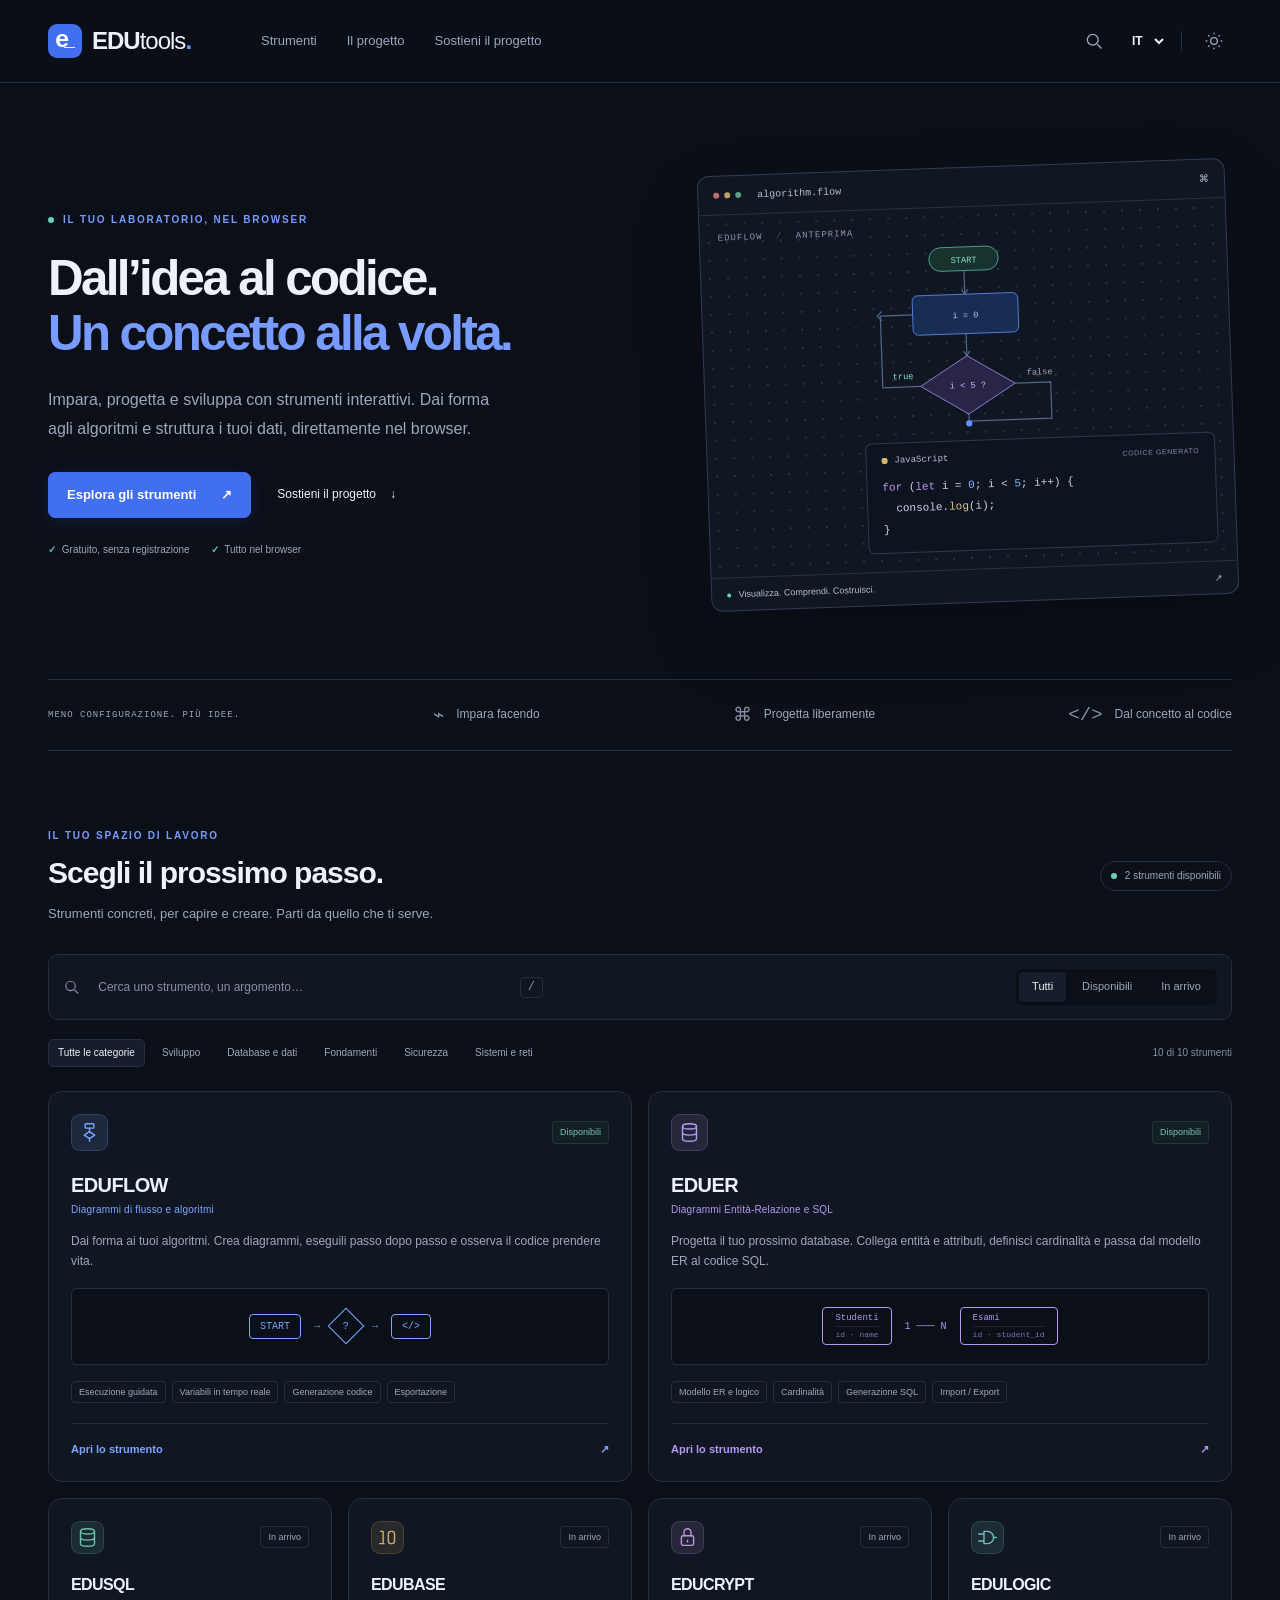
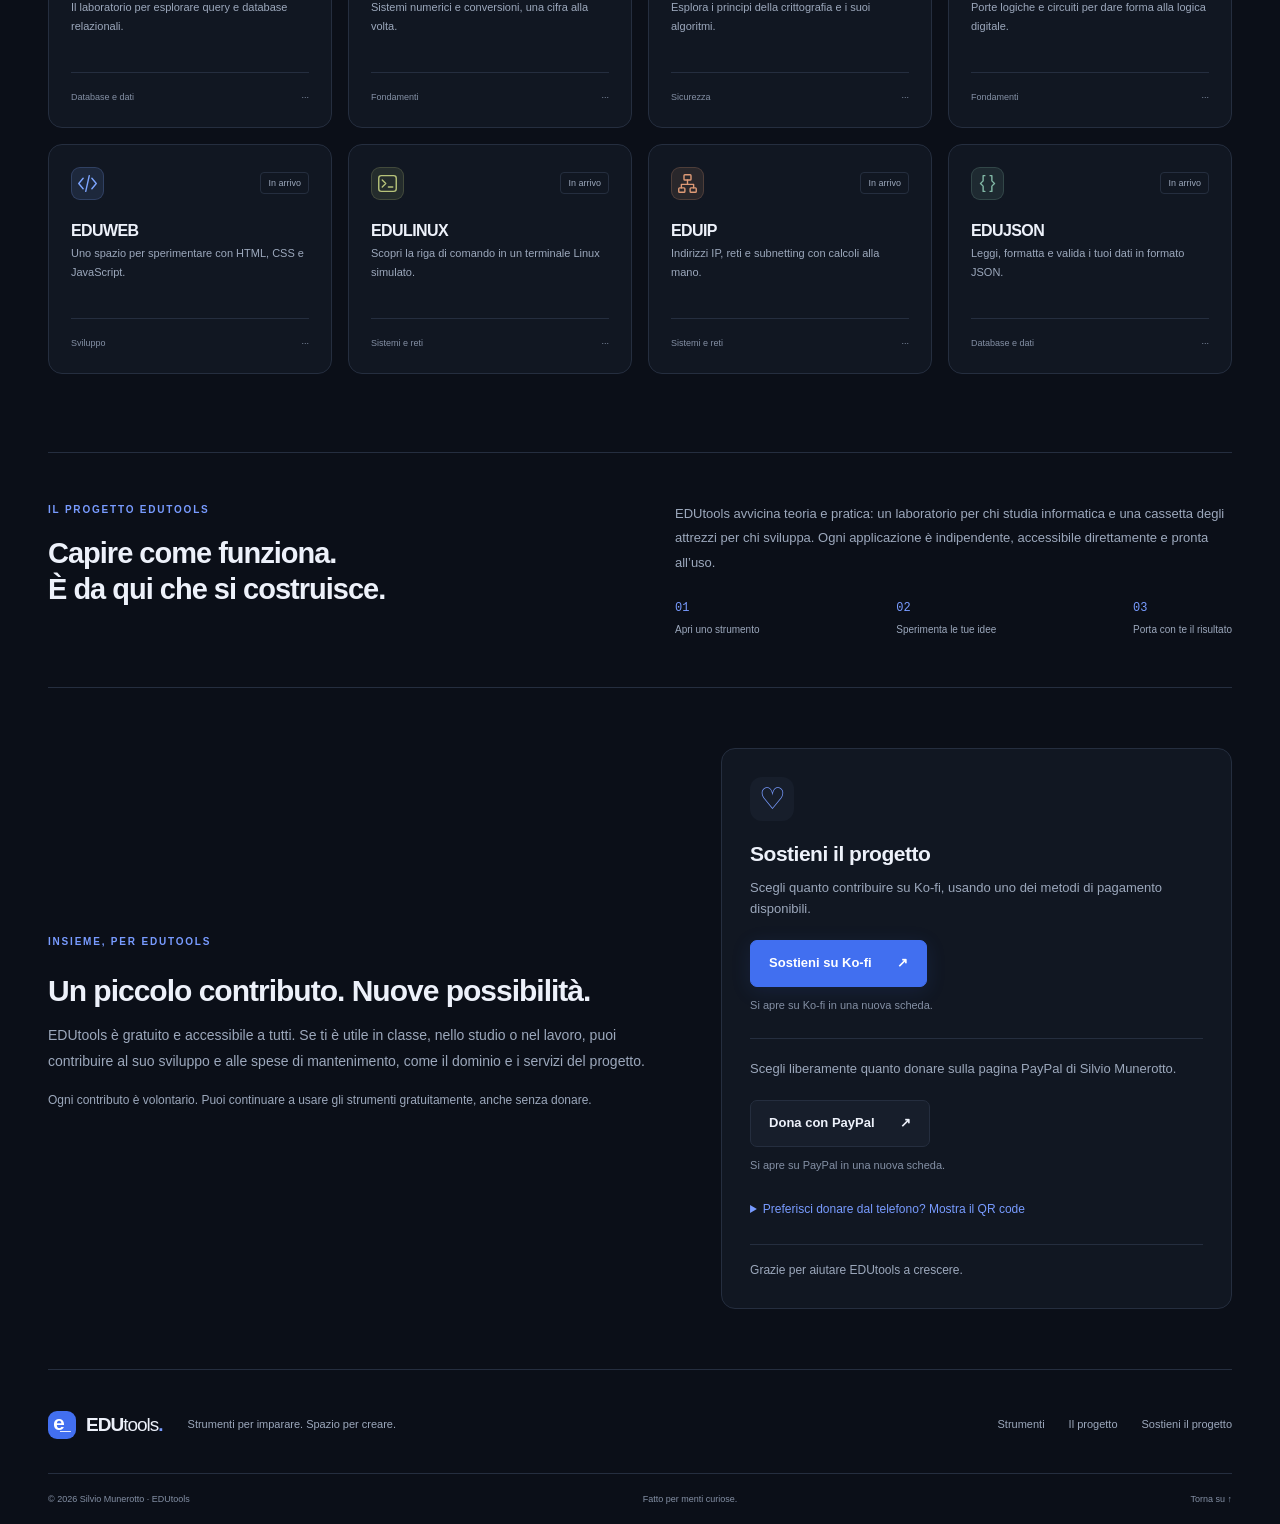
==== commit bdbe0deb: "Withdraw EDUSQL until replacement is ready" ====
--- a/index.html
+++ b/index.html
@@ -3,14 +3,24 @@
 <head>
 <meta name="google-site-verification" content="HLbxcF2kzcs311rrGJWZ1rfaitEEm6rDwtW2yVoq1mM" />
 <meta charset="utf-8"><meta name="viewport" content="width=device-width, initial-scale=1">
-<meta name="description" content="EDUtools: strumenti gratuiti nel browser per imparare gli algoritmi, progettare database e sviluppare le tue idee.">
-<meta name="color-scheme" content="dark light"><title>EduSuite · EDUtools di Silvio Munerotto — Informatica interattiva</title>
+<meta name="description" content="Impara informatica facendo: crea algoritmi, diagrammi di flusso e database con strumenti gratuiti nel browser. Per studenti e docenti, senza installazioni.">
+<meta name="color-scheme" content="dark light"><title>EDUtools — Informatica da esplorare, gratis nel browser</title>
 <script>try{document.documentElement.dataset.theme=localStorage.getItem('edutools-theme')==='light'?'light':'dark'}catch{}</script>
+<link rel="icon" type="image/png" sizes="96x96" href="/favicon-96.png">
+<link rel="icon" type="image/svg+xml" href="/favicon.svg">
+<link rel="apple-touch-icon" sizes="180x180" href="/apple-touch-icon.png">
+<meta property="og:type" content="website">
+<meta property="og:site_name" content="EDUtools">
+<meta property="og:title" content="EDUtools — Informatica da esplorare, gratis nel browser">
+<meta property="og:description" content="Impara informatica facendo: crea algoritmi, diagrammi di flusso e database con strumenti gratuiti nel browser. Per studenti e docenti, senza installazioni.">
+<meta property="og:url" content="https://edutools.it/">
+<meta property="og:image" content="https://edutools.it/logo-512.png">
+<meta property="og:image:alt" content="Logo EDUtools: e_ su sfondo blu">
 <link rel="canonical" href="https://edutools.it/">
 <link rel="sitemap" type="application/xml" href="./sitemap.xml">
 <link rel="stylesheet" href="./styles.css">
 <script src="./script.js" defer></script>
-<script type="application/ld+json">{"@context":"https://schema.org","@type":"WebSite","name":"EduSuite — EDUtools","alternateName":"EDUtools di Silvio Munerotto","url":"https://edutools.it/","inLanguage":"it","description":"Strumenti didattici gratuiti per imparare algoritmi, creare diagrammi di flusso e progettare database.","author":{"@type":"Person","name":"Silvio Munerotto"}}</script>
+<script type="application/ld+json">{"@context":"https://schema.org","@type":"WebSite","name":"EDUtools","alternateName":"EDUtools di Silvio Munerotto","url":"https://edutools.it/","inLanguage":"it","description":"Impara informatica facendo: crea algoritmi, diagrammi di flusso e database con strumenti gratuiti nel browser. Per studenti e docenti, senza installazioni.","image":"https://edutools.it/logo-512.png","author":{"@type":"Person","name":"Silvio Munerotto"}}</script>
 </head>
 <body>
 <a class="skip" href="#tools" data-i18n="skip">Vai agli strumenti</a>
@@ -26,7 +36,7 @@
 }</pre></div></div><div class="window-footer"><span><i class="live-dot"></i> <span data-i18n="visualNote">Visualizza. Comprendi. Costruisci.</span></span><span>↗</span></div></div>
 </section>
 <div class="principles wrap"><span data-i18n="principlesLabel">MENO CONFIGURAZIONE. PIÙ IDEE.</span><div><span aria-hidden="true">⌁</span> <span data-i18n="learn">Impara facendo</span></div><div><span aria-hidden="true">⌘</span> <span data-i18n="design">Progetta liberamente</span></div><div><span aria-hidden="true">&lt;/&gt;</span> <span data-i18n="build">Dal concetto al codice</span></div></div>
-<section id="tools" class="catalog wrap"><div class="section-heading"><div><p class="eyebrow" data-i18n="workspace">IL TUO SPAZIO DI LAVORO</p><h2 data-i18n="catalog">Scegli il prossimo passo.</h2><p data-i18n="catalogDescription">Strumenti concreti, per capire e creare. Parti da quello che ti serve.</p></div><span class="catalog-total"><span class="live-dot"></span><span data-i18n="availableCount">3 strumenti disponibili</span></span></div>
+<section id="tools" class="catalog wrap"><div class="section-heading"><div><p class="eyebrow" data-i18n="workspace">IL TUO SPAZIO DI LAVORO</p><h2 data-i18n="catalog">Scegli il prossimo passo.</h2><p data-i18n="catalogDescription">Strumenti concreti, per capire e creare. Parti da quello che ti serve.</p></div><span class="catalog-total"><span class="live-dot"></span><span data-i18n="availableCount">2 strumenti disponibili</span></span></div>
 <div class="filter-panel"><div class="search-box"><svg viewBox="0 0 24 24" aria-hidden="true"><circle cx="10.5" cy="10.5" r="6.5"/><path d="m16 16 5 5"/></svg><input id="search" type="search" placeholder="Cerca uno strumento, un argomento…" aria-label="Cerca strumenti" autocomplete="off"><kbd>/</kbd></div><div class="status-filters" role="group" aria-label="Stato" data-label="status"><button data-status="all" aria-pressed="true" data-i18n="all">Tutti</button><button data-status="available" aria-pressed="false" data-i18n="available">Disponibili</button><button data-status="coming" aria-pressed="false" data-i18n="coming">In arrivo</button></div></div>
 <div class="category-row"><div id="categories" role="group" aria-label="Categorie" data-label="categories"></div><span id="result-count" role="status" aria-live="polite"></span></div>
 <div id="tool-grid" class="tool-grid"></div><noscript><p>EduSuite — EDUtools di Silvio Munerotto: strumenti gratuiti per studiare informatica nel browser.</p><ul><li><a href="./eduflow.html">EDUFLOW: diagrammi di flusso e algoritmi</a></li><li><a href="./eduer.html">EDUER: diagrammi Entità-Relazione e progettazione di database</a></li></ul><p>Attiva JavaScript per utilizzare gli strumenti interattivi.</p></noscript><div id="empty" class="empty" hidden><span aria-hidden="true">⌕</span><h3 data-i18n="noResults">Nessuno strumento trovato.</h3><p data-i18n="tryAgain">Prova un altro termine o modifica i filtri.</p><button id="reset" class="button" data-i18n="reset">Reimposta ricerca e filtri</button></div>
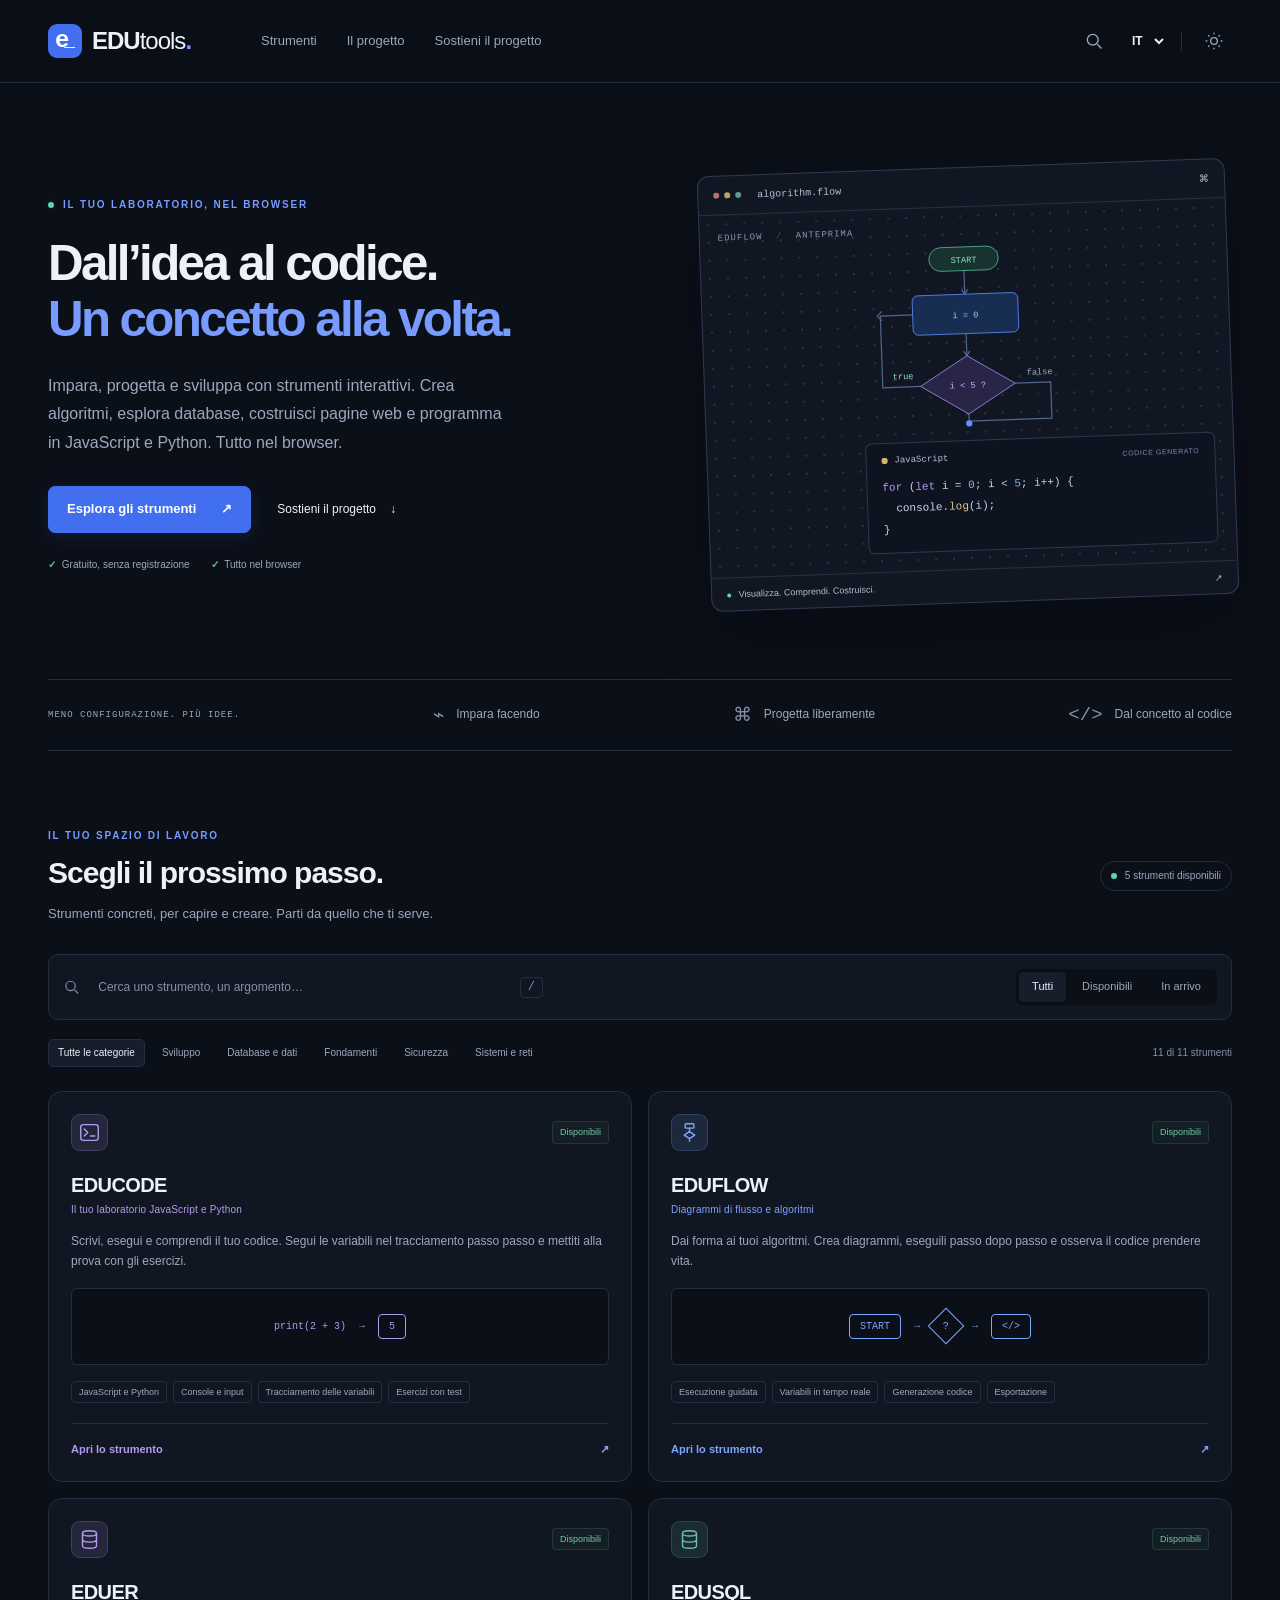
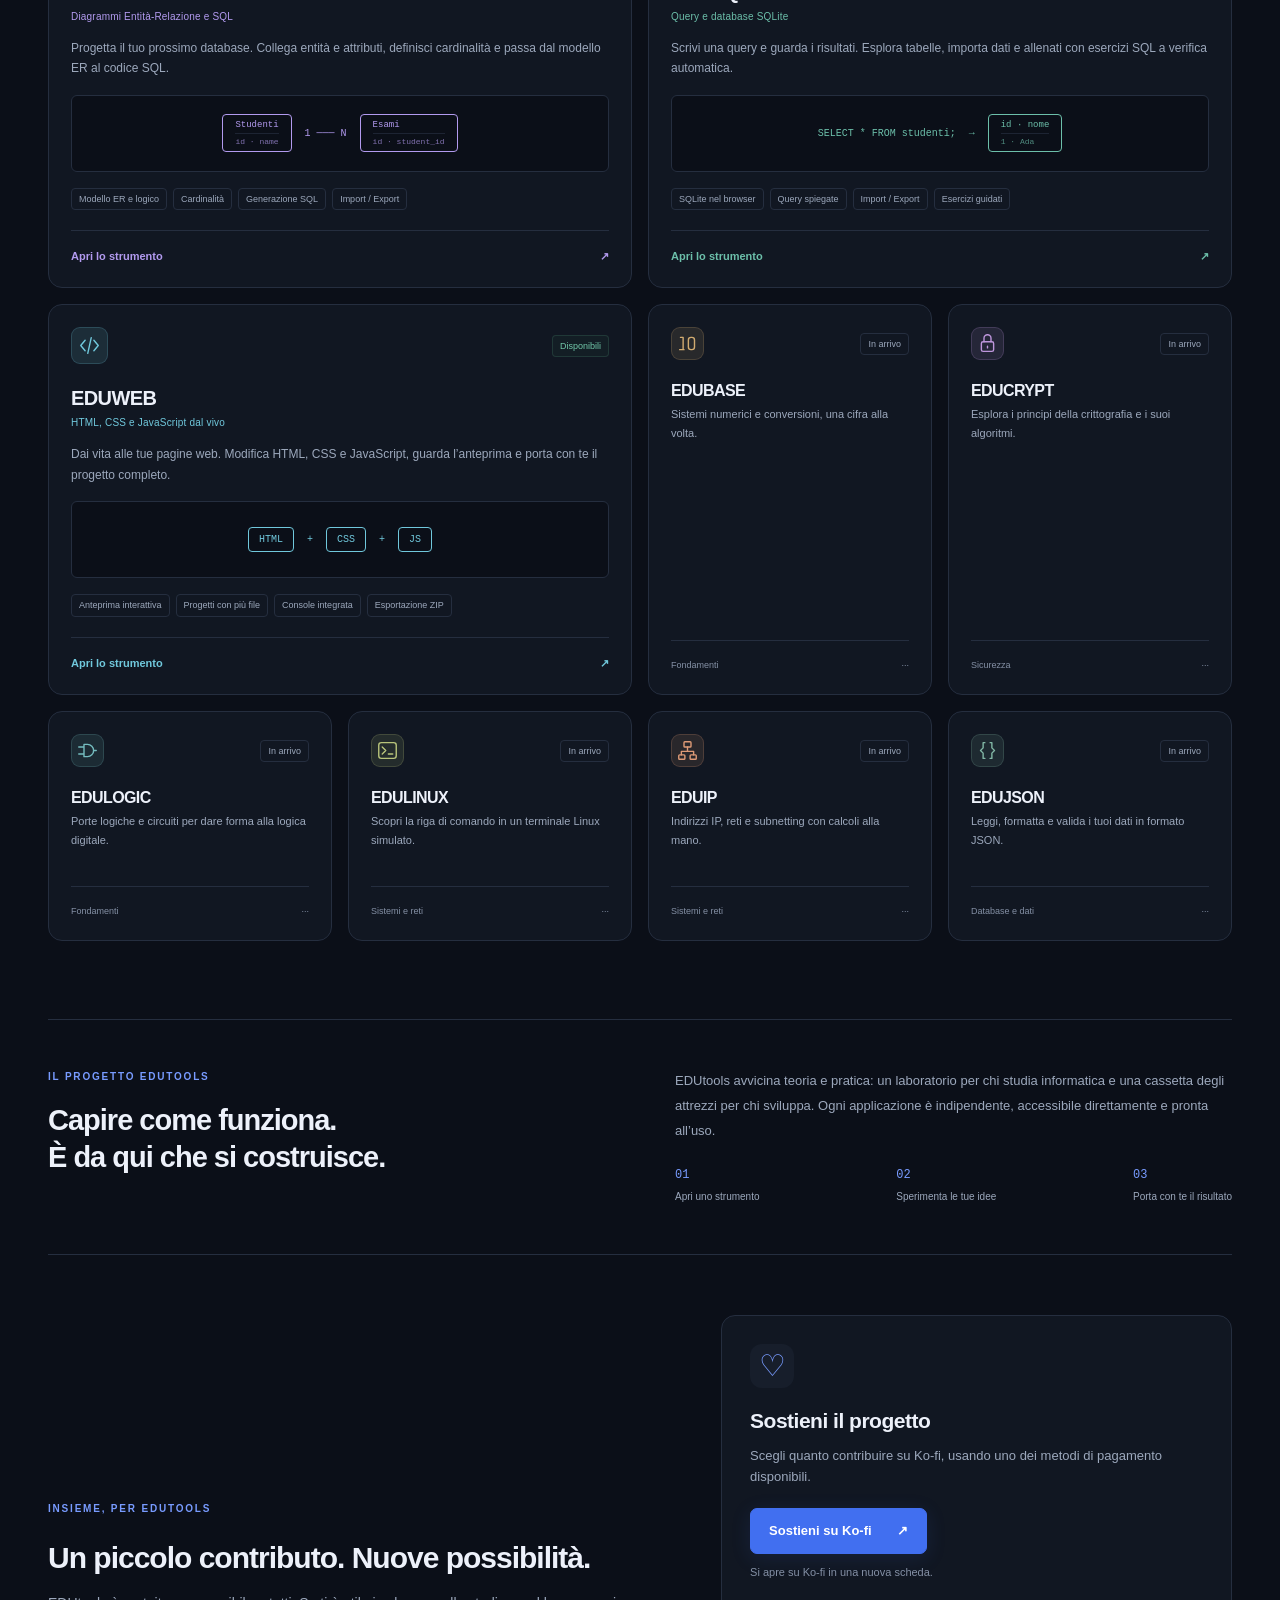
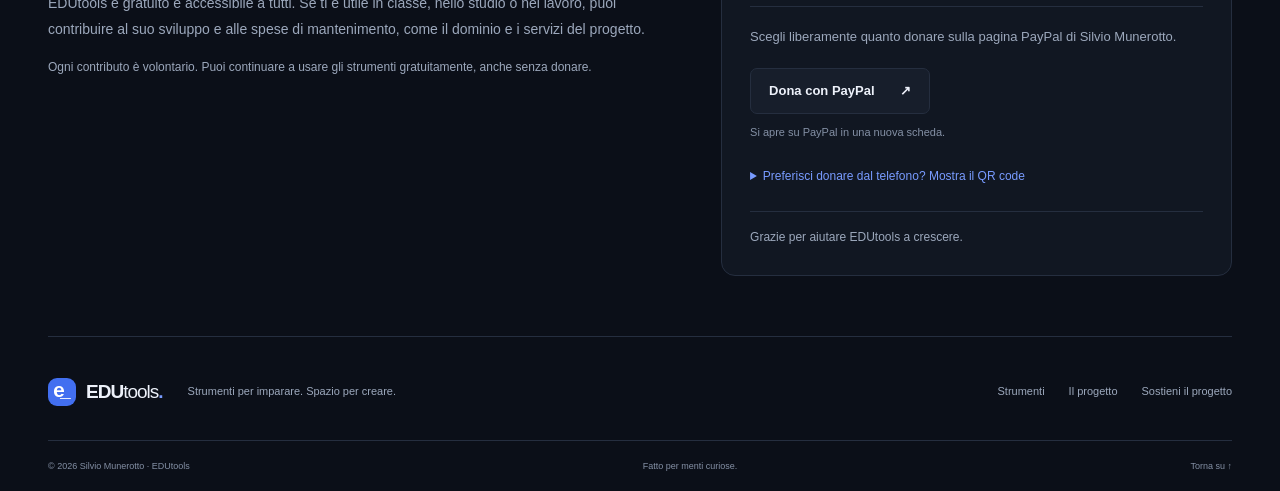
==== commit b9079ede: "Add new EDUCODE EDUWEB and EDUSQL tools with landing navigation and support" ====
--- a/index.html
+++ b/index.html
@@ -19,7 +19,7 @@
 <link rel="canonical" href="https://edutools.it/">
 <link rel="sitemap" type="application/xml" href="./sitemap.xml">
 <link rel="stylesheet" href="./styles.css">
-<script src="./script.js" defer></script>
+<script src="./script.js?v=20261104" defer></script>
 <script type="application/ld+json">{"@context":"https://schema.org","@type":"WebSite","name":"EDUtools","alternateName":"EDUtools di Silvio Munerotto","url":"https://edutools.it/","inLanguage":"it","description":"Impara informatica facendo: crea algoritmi, diagrammi di flusso e database con strumenti gratuiti nel browser. Per studenti e docenti, senza installazioni.","image":"https://edutools.it/logo-512.png","author":{"@type":"Person","name":"Silvio Munerotto"}}</script>
 </head>
 <body>
@@ -30,16 +30,16 @@
 <div class="header-actions"><button class="search-shortcut" id="search-shortcut" aria-label="Cerca strumenti" data-label="search"><svg viewBox="0 0 24 24"><circle cx="10.5" cy="10.5" r="6.5"/><path d="m16 16 5 5"/></svg></button><label class="language"><span class="sr-only" data-i18n="language">Lingua</span><select id="language"><option value="it">IT</option><option value="en">EN</option></select></label><span class="separator"></span><button id="theme" class="theme-button" aria-label="Attiva tema chiaro"><svg viewBox="0 0 24 24"><circle cx="12" cy="12" r="4"/><path d="M12 2v2m0 16v2M2 12h2m16 0h2M5 5l1.5 1.5m11 11L19 19M5 19l1.5-1.5m11-11L19 5"/></svg></button></div>
 </div></header>
 <main>
-<section class="hero wrap"><div class="hero-copy"><div class="eyebrow"><span class="live-dot"></span><span data-i18n="eyebrow">IL TUO LABORATORIO, NEL BROWSER</span></div><h1 data-i18n="headline">Dall'idea al codice.<br><span>Un concetto alla volta.</span></h1><p class="hero-description" data-i18n="intro">Impara, progetta e sviluppa con strumenti interattivi. Dà forma agli algoritmi e struttura i tuoi dati, direttamente nel browser.</p><div class="hero-actions"><a class="button primary" href="#tools"><span data-i18n="explore">Esplora gli strumenti</span><span aria-hidden="true">↗</span></a><a class="text-link" href="#support"><span data-i18n="support">Sostieni il progetto</span><span aria-hidden="true">↓</span></a></div><div class="hero-notes"><span><b>✓</b> <span data-i18n="free">Gratuito, senza registrazione</span></span><span><b>✓</b> <span data-i18n="browser">Tutto nel browser</span></span></div></div>
+<section class="hero wrap"><div class="hero-copy"><div class="eyebrow"><span class="live-dot"></span><span data-i18n="eyebrow">IL TUO LABORATORIO, NEL BROWSER</span></div><h1 data-i18n="headline">Dall'idea al codice.<br><span>Un concetto alla volta.</span></h1><p class="hero-description" data-i18n="intro">Impara, progetta e sviluppa con strumenti interattivi. Crea algoritmi, esplora database, costruisci pagine web e programma in JavaScript e Python. Tutto nel browser.</p><div class="hero-actions"><a class="button primary" href="#tools"><span data-i18n="explore">Esplora gli strumenti</span><span aria-hidden="true">↗</span></a><a class="text-link" href="#support"><span data-i18n="support">Sostieni il progetto</span><span aria-hidden="true">↓</span></a></div><div class="hero-notes"><span><b>✓</b> <span data-i18n="free">Gratuito, senza registrazione</span></span><span><b>✓</b> <span data-i18n="browser">Tutto nel browser</span></span></div></div>
 <div class="hero-visual" role="img" aria-label="Esempio illustrativo: un diagramma diventa codice" data-label="illustration"><div class="window-bar"><div class="window-dots"><i></i><i></i><i></i></div><span>algorithm.flow</span><span class="window-icon">⌘</span></div><div class="canvas"><div class="canvas-label">EDUFLOW <span> / </span><span data-i18n="preview">ANTEPRIMA</span></div><svg class="flow-preview" viewBox="0 0 440 260" aria-hidden="true"><g fill="none" stroke="#50668d" stroke-width="1.5"><path d="M220 45v30m0 50v28m-60 37h-48V99h68m100 91h45v46H220v-17"/><path d="m216 69 4 6 4-6m-8 78 4 6 4-6m-110-54-6 6 6 6"/></g><rect x="176" y="15" width="88" height="30" rx="15" fill="#18332f" stroke="#56ba9e"/><text x="220" y="35" text-anchor="middle" fill="#8de1c6">START</text><rect x="153" y="75" width="134" height="50" rx="7" fill="#172d52" stroke="#638fff"/><text x="220" y="105" text-anchor="middle" fill="#a8c3ff">i = 0</text><path d="m220 153 60 37-60 37-60-37Z" fill="#292546" stroke="#a290f2"/><text x="220" y="194" text-anchor="middle" fill="#c4b6fa">i &lt; 5 ?</text><text x="125" y="180" fill="#8de1c6">true</text><text x="295" y="180" fill="#9ea8bf">false</text><circle cx="220" cy="239" r="4" fill="#638fff"/></svg><div class="code-panel"><div><span class="code-dot"></span><span>JavaScript</span><span class="code-tag" data-i18n="generated">CODICE GENERATO</span></div><pre><span class="purple">for</span> (<span class="purple">let</span> i = <span class="blue">0</span>; i &lt; <span class="blue">5</span>; i++) {
   console.<span class="yellow">log</span>(i);
 }</pre></div></div><div class="window-footer"><span><i class="live-dot"></i> <span data-i18n="visualNote">Visualizza. Comprendi. Costruisci.</span></span><span>↗</span></div></div>
 </section>
 <div class="principles wrap"><span data-i18n="principlesLabel">MENO CONFIGURAZIONE. PIÙ IDEE.</span><div><span aria-hidden="true">⌁</span> <span data-i18n="learn">Impara facendo</span></div><div><span aria-hidden="true">⌘</span> <span data-i18n="design">Progetta liberamente</span></div><div><span aria-hidden="true">&lt;/&gt;</span> <span data-i18n="build">Dal concetto al codice</span></div></div>
-<section id="tools" class="catalog wrap"><div class="section-heading"><div><p class="eyebrow" data-i18n="workspace">IL TUO SPAZIO DI LAVORO</p><h2 data-i18n="catalog">Scegli il prossimo passo.</h2><p data-i18n="catalogDescription">Strumenti concreti, per capire e creare. Parti da quello che ti serve.</p></div><span class="catalog-total"><span class="live-dot"></span><span data-i18n="availableCount">2 strumenti disponibili</span></span></div>
+<section id="tools" class="catalog wrap"><div class="section-heading"><div><p class="eyebrow" data-i18n="workspace">IL TUO SPAZIO DI LAVORO</p><h2 data-i18n="catalog">Scegli il prossimo passo.</h2><p data-i18n="catalogDescription">Strumenti concreti, per capire e creare. Parti da quello che ti serve.</p></div><span class="catalog-total"><span class="live-dot"></span><span data-i18n="availableCount">5 strumenti disponibili</span></span></div>
 <div class="filter-panel"><div class="search-box"><svg viewBox="0 0 24 24" aria-hidden="true"><circle cx="10.5" cy="10.5" r="6.5"/><path d="m16 16 5 5"/></svg><input id="search" type="search" placeholder="Cerca uno strumento, un argomento…" aria-label="Cerca strumenti" autocomplete="off"><kbd>/</kbd></div><div class="status-filters" role="group" aria-label="Stato" data-label="status"><button data-status="all" aria-pressed="true" data-i18n="all">Tutti</button><button data-status="available" aria-pressed="false" data-i18n="available">Disponibili</button><button data-status="coming" aria-pressed="false" data-i18n="coming">In arrivo</button></div></div>
 <div class="category-row"><div id="categories" role="group" aria-label="Categorie" data-label="categories"></div><span id="result-count" role="status" aria-live="polite"></span></div>
-<div id="tool-grid" class="tool-grid"></div><noscript><p>EduSuite — EDUtools di Silvio Munerotto: strumenti gratuiti per studiare informatica nel browser.</p><ul><li><a href="./eduflow.html">EDUFLOW: diagrammi di flusso e algoritmi</a></li><li><a href="./eduer.html">EDUER: diagrammi Entità-Relazione e progettazione di database</a></li></ul><p>Attiva JavaScript per utilizzare gli strumenti interattivi.</p></noscript><div id="empty" class="empty" hidden><span aria-hidden="true">⌕</span><h3 data-i18n="noResults">Nessuno strumento trovato.</h3><p data-i18n="tryAgain">Prova un altro termine o modifica i filtri.</p><button id="reset" class="button" data-i18n="reset">Reimposta ricerca e filtri</button></div>
+<div id="tool-grid" class="tool-grid"></div><noscript><p class="wrap">Apri uno strumento: <a href="./eduflow.html">EDUFLOW</a> · <a href="./eduer.html">EDUER</a> · <a href="./edusql.html">EDUSQL</a> · <a href="./eduweb.html">EDUWEB</a> · <a href="./educode.html">EDUCODE</a></p></noscript><div id="empty" class="empty" hidden><span aria-hidden="true">⌕</span><h3 data-i18n="noResults">Nessuno strumento trovato.</h3><p data-i18n="tryAgain">Prova un altro termine o modifica i filtri.</p><button id="reset" class="button" data-i18n="reset">Reimposta ricerca e filtri</button></div>
 </section>
 <section id="approach" class="about wrap"><div><p class="eyebrow" data-i18n="projectLabel">IL PROGETTO EDUTOOLS</p><h2 data-i18n="aboutTitle">Capire come funziona.<br>È da qui che si costruisce.</h2></div><div class="about-copy"><p data-i18n="aboutText">EDUtools avvicina teoria e pratica: un laboratorio per chi studia informatica e una cassetta degli attrezzi per chi sviluppa. Ogni applicazione è indipendente, accessibile direttamente e pronta all'uso.</p><div class="about-facts"><span><b>01</b><span data-i18n="fact1">Apri uno strumento</span></span><span><b>02</b><span data-i18n="fact2">Sperimenta le tue idee</span></span><span><b>03</b><span data-i18n="fact3">Porta con te il risultato</span></span></div></div></section>
 
